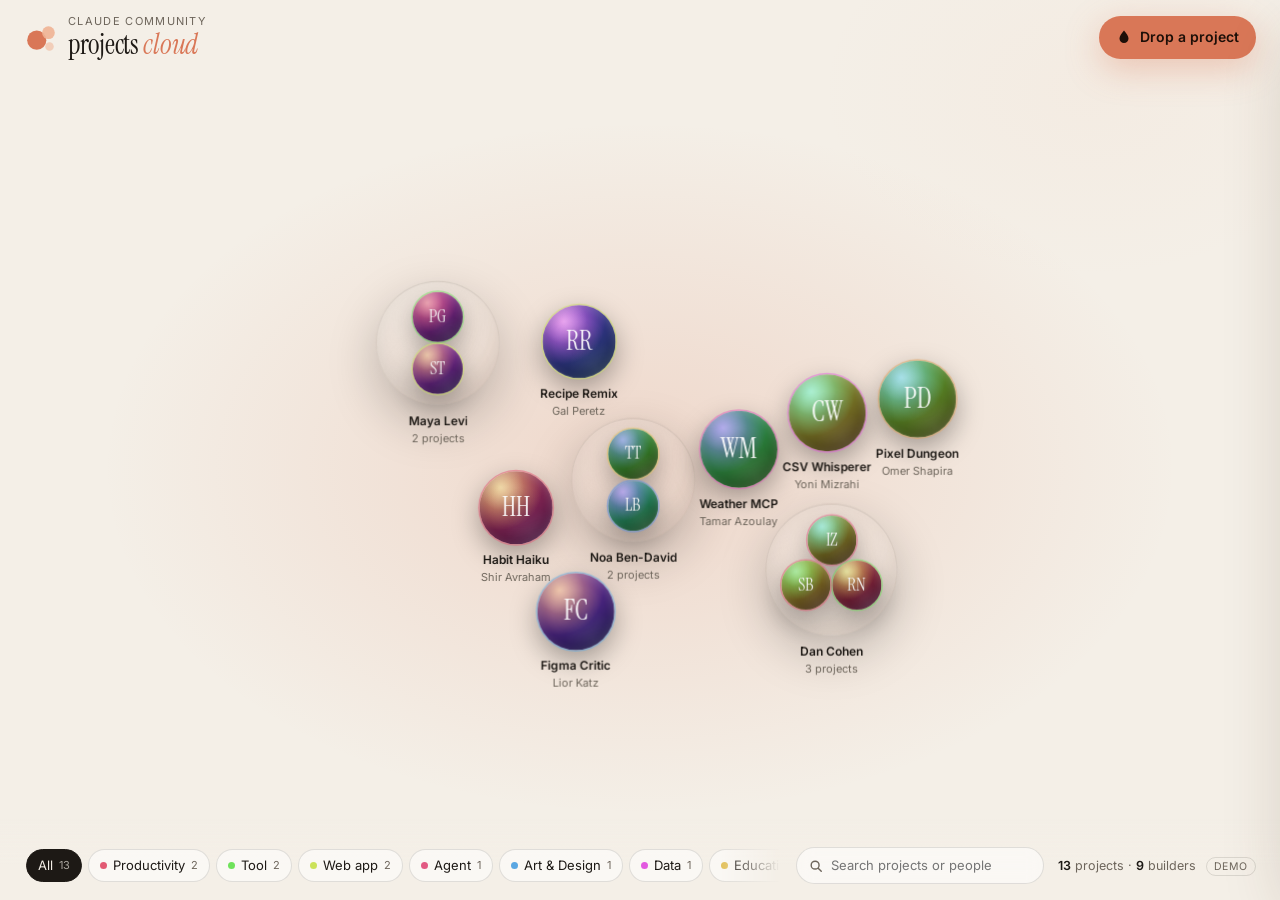
==== index.html @ 66d8ed47 "Community projects cloud: floating bubble showcase with drop-in animation Single-page site: projects" ====
<!doctype html>
<html lang="en">
<head>
  <meta charset="utf-8">
  <meta name="viewport" content="width=device-width, initial-scale=1, viewport-fit=cover">
  <title>Community Projects Cloud</title>
  <meta name="description" content="A living cloud of projects built by the Claude community. Drop yours in.">
  <meta property="og:title" content="Community Projects Cloud">
  <meta property="og:description" content="A living cloud of projects built by the Claude community. Drop yours in.">
  <link rel="icon" href="data:image/svg+xml,%3Csvg xmlns='http://www.w3.org/2000/svg' viewBox='0 0 32 32'%3E%3Ccircle cx='12' cy='18' r='9' fill='%23d97757'/%3E%3Ccircle cx='23' cy='11' r='6' fill='%23e8a07f'/%3E%3Ccircle cx='24' cy='24' r='4' fill='%23f3c9b3'/%3E%3C/svg%3E">
  <link rel="preconnect" href="https://fonts.googleapis.com">
  <link rel="preconnect" href="https://fonts.gstatic.com" crossorigin>
  <link href="https://fonts.googleapis.com/css2?family=Instrument+Serif:ital@0;1&family=Inter:wght@400;500;600&display=swap" rel="stylesheet">
  <link rel="stylesheet" href="styles.css">
</head>
<body>
  <main id="stage" class="stage" aria-label="Project cloud"></main>

  <header class="top" id="top">
    <a class="brand" href="./" aria-label="Community Projects Cloud home">
      <svg viewBox="0 0 32 32" aria-hidden="true"><circle cx="12" cy="18" r="9"/><circle cx="23" cy="11" r="6"/><circle cx="24" cy="24" r="4"/></svg>
      <span>
        <small>Claude community</small>
        <strong>projects <em>cloud</em></strong>
      </span>
    </a>
    <button class="btn btn-primary" id="addBtn" type="button">
      <svg viewBox="0 0 16 16" aria-hidden="true"><path d="M8 1.5c2.6 3.2 4.5 5.8 4.5 8a4.5 4.5 0 0 1-9 0c0-2.2 1.9-4.8 4.5-8Z"/></svg>
      Drop a project
    </button>
  </header>

  <div class="empty" id="empty" hidden>
    <p>The cloud is empty.</p>
    <p class="muted">Be the first drop.</p>
  </div>

  <footer class="bottom" id="bottom">
    <nav class="chips" id="chips" aria-label="Filter by category"></nav>
    <div class="tools">
      <label class="search">
        <svg viewBox="0 0 16 16" aria-hidden="true"><circle cx="7" cy="7" r="4.5"/><path d="m10.5 10.5 3.5 3.5"/></svg>
        <input id="search" type="search" placeholder="Search projects or people" autocomplete="off">
      </label>
      <span class="stats" id="stats"></span>
    </div>
  </footer>

  <div class="tip" id="tip" role="tooltip" hidden></div>
  <div class="toast" id="toast" role="status" aria-live="polite"></div>

  <div class="scrim" id="scrim"></div>
  <aside class="drawer" id="drawer" aria-hidden="true" aria-label="Project details">
    <button class="icon-btn drawer-close" id="drawerClose" type="button" aria-label="Close">
      <svg viewBox="0 0 16 16"><path d="M4 4l8 8M12 4l-8 8"/></svg>
    </button>
    <div class="drawer-body" id="drawerBody"></div>
  </aside>

  <dialog class="modal" id="addDialog" aria-labelledby="addTitle">
    <form id="addForm" novalidate>
      <div class="modal-head">
        <div>
          <h2 id="addTitle">Drop a project</h2>
          <p>It falls into the cloud. Use the same name or email every time and your projects gather into one bubble.</p>
        </div>
        <button class="icon-btn" type="button" data-close aria-label="Close">
          <svg viewBox="0 0 16 16"><path d="M4 4l8 8M12 4l-8 8"/></svg>
        </button>
      </div>

      <div class="modal-body">
        <div class="thumb-field">
          <div class="thumb-preview" id="thumbPreview" aria-live="polite">
            <span class="thumb-art" id="thumbArt"></span>
            <img id="thumbImg" alt="" hidden>
            <span class="thumb-status" id="thumbStatus"></span>
            <i class="gloss"></i>
          </div>
          <div class="thumb-opts">
            <span class="field-label">Thumbnail</span>
            <div class="seg" role="radiogroup" aria-label="Thumbnail source">
              <label><input type="radio" name="thumbMode" value="link" checked><span>From link</span></label>
              <label><input type="radio" name="thumbMode" value="upload"><span>Upload photo</span></label>
            </div>
            <input type="file" id="thumbFile" accept="image/*" hidden>
            <p class="hint" id="thumbHint">We grab the preview image from your link automatically.</p>
          </div>
        </div>

        <label class="field">
          <span class="field-label">Project title <b>*</b></span>
          <input name="title" required maxlength="60" placeholder="e.g. Inbox Zero Agent">
        </label>

        <label class="field">
          <span class="field-label">Short description <b>*</b> <small id="wordCount">at least 2 words</small></span>
          <input name="description" required maxlength="140" placeholder="What does it do, in a line?">
        </label>

        <label class="field">
          <span class="field-label">Link <b>*</b></span>
          <input name="url" required inputmode="url" autocomplete="url" placeholder="https://your-project.com">
        </label>

        <div class="field">
          <span class="field-label">Category</span>
          <div class="cat-pick" id="catPick" role="radiogroup" aria-label="Category"></div>
          <input name="newCategory" id="newCategory" maxlength="24" placeholder="Name your category" hidden>
        </div>

        <fieldset class="who">
          <legend>About you</legend>
          <label class="field">
            <span class="field-label">Full name <b>*</b></span>
            <input name="creator_name" required maxlength="60" autocomplete="name">
          </label>
          <label class="field">
            <span class="field-label">Email <small>private · only used to group your projects</small></span>
            <input name="email" type="email" maxlength="120" autocomplete="email">
          </label>
          <label class="field">
            <span class="field-label">LinkedIn <small>optional · for networking</small></span>
            <input name="linkedin" maxlength="200" placeholder="linkedin.com/in/you">
          </label>
        </fieldset>
      </div>

      <div class="modal-foot">
        <p class="err" id="formErr" role="alert"></p>
        <button class="btn btn-ghost" type="button" data-close>Cancel</button>
        <button class="btn btn-primary" type="submit" id="submitBtn">Drop it in</button>
      </div>
    </form>
  </dialog>

  <script src="config.js"></script>
  <script src="js/store.js"></script>
  <script src="js/cloud.js"></script>
  <script src="js/app.js"></script>
</body>
</html>
---- styles.css ----
:root {
  --bg: #100e0c;
  --glow: rgba(217, 119, 87, 0.16);
  --ink: #f3ede4;
  --muted: #a69d92;
  --line: rgba(243, 237, 228, 0.12);
  --panel: #1a1714;
  --panel-2: #24201b;
  --glass: rgba(255, 255, 255, 0.05);
  --accent: #d97757;
  --accent-2: #f0b294;
  --on-accent: #1d0f08;
  --shadow: 0 24px 70px rgba(0, 0, 0, 0.5);
  --sans: "Inter", system-ui, -apple-system, "Segoe UI", sans-serif;
  --serif: "Instrument Serif", Georgia, serif;
  --ease: cubic-bezier(0.2, 0.8, 0.2, 1);
  color-scheme: dark;
}
@media (prefers-color-scheme: light) {
  :root:not([data-theme="dark"]) {
    --bg: #f4efe7;
    --glow: rgba(217, 119, 87, 0.2);
    --ink: #1d1915;
    --muted: #6d655b;
    --line: rgba(29, 25, 21, 0.12);
    --panel: #fbf8f3;
    --panel-2: #efe8de;
    --glass: rgba(255, 255, 255, 0.55);
    --shadow: 0 24px 70px rgba(70, 45, 20, 0.2);
    color-scheme: light;
  }
}
:root[data-theme="dark"] { color-scheme: dark; }

* { box-sizing: border-box; }
html, body { height: 100%; }
body {
  margin: 0;
  overflow: hidden;
  background:
    radial-gradient(60% 55% at 50% 52%, var(--glow), transparent 70%),
    radial-gradient(30% 30% at 85% 10%, rgba(240, 178, 148, 0.06), transparent 70%),
    var(--bg);
  color: var(--ink);
  font: 14px/1.45 var(--sans);
  -webkit-font-smoothing: antialiased;
}
button, input, select, textarea { font: inherit; color: inherit; }
svg { width: 16px; height: 16px; fill: none; stroke: currentColor; stroke-width: 1.6; stroke-linecap: round; stroke-linejoin: round; flex: none; }
svg.fill { fill: currentColor; stroke: none; }
[hidden] { display: none !important; }

/* ---------- chrome ---------- */
.top {
  position: fixed; inset: 0 0 auto 0; z-index: 30;
  display: flex; align-items: center; justify-content: space-between; gap: 12px;
  padding: max(16px, env(safe-area-inset-top)) 24px 16px;
  pointer-events: none;
}
.top > * { pointer-events: auto; }
.brand { display: flex; align-items: center; gap: 10px; color: inherit; text-decoration: none; }
.brand svg { width: 34px; height: 34px; stroke: none; }
.brand svg circle:nth-child(1) { fill: var(--accent); }
.brand svg circle:nth-child(2) { fill: var(--accent-2); opacity: 0.9; }
.brand svg circle:nth-child(3) { fill: var(--accent-2); opacity: 0.55; }
.brand span { display: flex; flex-direction: column; line-height: 1; }
.brand small { font-size: 11px; letter-spacing: 0.12em; text-transform: uppercase; color: var(--muted); margin-bottom: 4px; }
.brand strong { font: 400 28px/1 var(--serif); letter-spacing: -0.01em; }
.brand em { color: var(--accent); }

.btn {
  display: inline-flex; align-items: center; justify-content: center; gap: 8px;
  border: 1px solid var(--line); background: var(--glass); color: var(--ink);
  border-radius: 999px; padding: 10px 16px; font-weight: 500; cursor: pointer;
  text-decoration: none; white-space: nowrap;
  transition: transform 0.2s var(--ease), background 0.2s, border-color 0.2s, box-shadow 0.2s;
}
.btn:hover { border-color: color-mix(in srgb, var(--ink) 30%, transparent); }
.btn:active { transform: scale(0.97); }
.btn-primary { background: var(--accent); border-color: transparent; color: var(--on-accent); font-weight: 600; box-shadow: 0 10px 34px rgba(217, 119, 87, 0.35); }
.btn-primary:hover { background: #e2845f; border-color: transparent; box-shadow: 0 12px 40px rgba(217, 119, 87, 0.5); }
.btn-primary svg { fill: currentColor; stroke: none; }
.btn-primary[disabled] { opacity: 0.7; cursor: progress; }
.btn-ghost { background: transparent; }
.btn-sm { padding: 7px 12px; font-size: 13px; }
.icon-btn {
  display: grid; place-items: center; width: 34px; height: 34px; border-radius: 50%;
  border: 1px solid var(--line); background: var(--glass); cursor: pointer; color: var(--ink);
}
.icon-btn:hover { background: var(--panel-2); }
:focus-visible { outline: 2px solid var(--accent); outline-offset: 2px; }

.bottom {
  position: fixed; inset: auto 0 0 0; z-index: 30;
  display: flex; align-items: center; gap: 16px;
  padding: 28px 24px max(16px, env(safe-area-inset-bottom));
  background: linear-gradient(to top, var(--bg) 45%, transparent);
  pointer-events: none;
}
.bottom > * { pointer-events: auto; }
.chips { display: flex; gap: 6px; overflow-x: auto; scrollbar-width: none; flex: 1; min-width: 0; padding: 2px; mask-image: linear-gradient(to right, #000 92%, transparent); }
.chips::-webkit-scrollbar { display: none; }
.chip {
  display: inline-flex; align-items: center; gap: 6px; flex: none;
  border: 1px solid var(--line); background: var(--glass); border-radius: 999px;
  padding: 6px 11px; font-size: 13px; cursor: pointer; color: var(--ink);
  backdrop-filter: blur(8px); -webkit-backdrop-filter: blur(8px);
  transition: background 0.2s, color 0.2s, border-color 0.2s;
}
.chip i { width: 7px; height: 7px; border-radius: 50%; background: hsl(var(--h) 70% 62%); }
.chip small { color: var(--muted); font-size: 11px; }
.chip:hover { border-color: color-mix(in srgb, var(--ink) 30%, transparent); }
.chip.on { background: var(--ink); color: var(--bg); border-color: var(--ink); }
.chip.on small { color: color-mix(in srgb, var(--bg) 65%, transparent); }
.chip.sm { padding: 5px 10px; font-size: 12.5px; }
.chip.new { border-style: dashed; }

.tools { display: flex; align-items: center; gap: 14px; flex: none; }
.search {
  display: flex; align-items: center; gap: 8px; padding: 0 12px;
  border: 1px solid var(--line); background: var(--glass); border-radius: 999px;
  backdrop-filter: blur(8px); -webkit-backdrop-filter: blur(8px);
}
.search svg { color: var(--muted); width: 14px; height: 14px; }
.search input { border: 0; background: none; outline: none; padding: 8px 0; width: 200px; font-size: 13px; }
.search:focus-within { border-color: var(--accent); }
.stats { color: var(--muted); font-size: 12.5px; white-space: nowrap; }
.stats b { color: var(--ink); font-weight: 600; }
.pill { margin-left: 6px; padding: 2px 7px; border-radius: 999px; border: 1px solid var(--line); font-size: 10.5px; text-transform: uppercase; letter-spacing: 0.08em; cursor: help; }

.empty { position: fixed; inset: 0; display: grid; place-content: center; text-align: center; pointer-events: none; z-index: 1; }
.empty p { margin: 0; font: 400 40px/1.1 var(--serif); }
.empty .muted { color: var(--muted); font-style: italic; font-size: 26px; margin-top: 6px; }

/* ---------- the cloud ---------- */
.stage { position: fixed; inset: 0; touch-action: none; user-select: none; -webkit-user-select: none; overflow: hidden; }
.node { position: absolute; left: 0; top: 0; will-change: transform; cursor: grab; transition: opacity 0.5s, filter 0.5s; }
.node.is-empty { pointer-events: none; }
.node.dragging { cursor: grabbing; z-index: 5; }
.node .ring {
  position: absolute; inset: 0; border-radius: 50%;
  background: radial-gradient(circle at 34% 28%, rgba(255, 255, 255, 0.12), rgba(255, 255, 255, 0.025) 58%, rgba(217, 119, 87, 0.05));
  border: 1px solid var(--line);
  box-shadow: inset 0 0 40px rgba(255, 255, 255, 0.04), inset 0 -12px 30px rgba(0, 0, 0, 0.12), 0 18px 50px rgba(0, 0, 0, 0.22);
  opacity: 0; transform: scale(0.85);
  transition: opacity 1s var(--ease), transform 1.2s var(--ease);
}
.node.is-group .ring { opacity: 1; transform: none; }
.kids { position: absolute; inset: 0; }
.proj {
  position: absolute; border-radius: 50%; container-type: size; cursor: pointer;
  box-shadow: 0 0 0 1.5px hsl(var(--h) 70% 64% / 0.55), 0 10px 28px rgba(0, 0, 0, 0.35);
  transition: left 1.3s var(--ease), top 1.3s var(--ease), width 1.3s var(--ease), height 1.3s var(--ease),
    transform 0.35s var(--ease), opacity 0.5s, filter 0.5s, box-shadow 0.4s;
}
.proj:hover { transform: scale(1.06); box-shadow: 0 0 0 2px hsl(var(--h) 80% 70% / 0.9), 0 14px 36px rgba(0, 0, 0, 0.4); }
.proj:focus-visible { outline-offset: 4px; border-radius: 50%; }
.art, .proj img {
  position: absolute; inset: 0; width: 100%; height: 100%; border-radius: 50%;
}
.art { display: grid; place-items: center; overflow: hidden; }
.art > span { font: 400 36cqw/1 var(--serif); color: rgba(255, 255, 255, 0.92); text-shadow: 0 2px 12px rgba(0, 0, 0, 0.25); }
.proj img { object-fit: cover; opacity: 0; transition: opacity 0.7s; pointer-events: none; }
.proj img.ok { opacity: 1; }
.gloss {
  position: absolute; inset: 0; border-radius: 50%; pointer-events: none;
  background:
    radial-gradient(circle at 30% 22%, rgba(255, 255, 255, 0.38), transparent 30%),
    radial-gradient(circle at 72% 86%, rgba(255, 255, 255, 0.1), transparent 34%);
  box-shadow: inset 0 -10px 22px rgba(0, 0, 0, 0.28), inset 0 2px 8px rgba(255, 255, 255, 0.22);
}
.proj.dim, .node.dim { opacity: 0.16; filter: grayscale(1); }
.proj.enter { animation: kid-in 1.8s cubic-bezier(0.22, 1, 0.36, 1) both; }
.proj.fresh { animation: kid-in 1.8s cubic-bezier(0.22, 1, 0.36, 1) both, fresh 2s ease-in-out 1.6s 2; }
@keyframes kid-in {
  0% { transform: scale(0); opacity: 0; }
  35% { opacity: 1; }
  100% { transform: scale(1); opacity: 1; }
}
@keyframes fresh {
  50% { box-shadow: 0 0 0 3px var(--accent), 0 0 46px 6px rgba(217, 119, 87, 0.55); }
}
.node.jelly .kids, .node.jelly .ring { animation: jelly 1.1s var(--ease); }
@keyframes jelly {
  0% { transform: scale(1); }
  22% { transform: scale(1.1, 0.9); }
  45% { transform: scale(0.95, 1.05); }
  68% { transform: scale(1.025, 0.975); }
  100% { transform: scale(1); }
}

.label {
  position: absolute; top: 100%; left: 50%; transform: translateX(-50%);
  margin-top: 8px; text-align: center; white-space: nowrap; pointer-events: none;
  line-height: 1.25; transition: opacity 0.4s;
}
.label b { display: block; font-weight: 600; font-size: 12px; max-width: 170px; overflow: hidden; text-overflow: ellipsis; }
.label span { color: var(--muted); font-size: 11px; }
.node.tiny .label { opacity: 0; }
.node:hover .label { opacity: 1; }

.droplet { position: absolute; left: 0; top: 0; width: 0; height: 0; z-index: 25; pointer-events: none; }
.droplet i {
  position: absolute; left: -11px; top: -11px; width: 22px; height: 22px;
  border-radius: 0 50% 50% 50%; transform: rotate(45deg);
  background: radial-gradient(circle at 60% 60%, #ffe2d3, var(--accent) 55%, #a8482b);
  box-shadow: 0 0 26px rgba(217, 119, 87, 0.75), 0 0 4px rgba(255, 255, 255, 0.5) inset;
}
.droplet::before {
  content: ""; position: absolute; left: -2px; bottom: 6px; width: 4px; height: 70px;
  background: linear-gradient(to top, rgba(217, 119, 87, 0.5), transparent); border-radius: 4px; filter: blur(1px);
}
.ripple {
  position: absolute; width: var(--s); height: var(--s); margin: calc(var(--s) / -2) 0 0 calc(var(--s) / -2);
  border-radius: 50%; border: 1.5px solid var(--accent); pointer-events: none; z-index: 4;
  animation: ripple 1.6s cubic-bezier(0.1, 0.7, 0.3, 1) both;
}
@keyframes ripple {
  from { transform: scale(0.15); opacity: 0.9; }
  to { transform: scale(1); opacity: 0; }
}
.spark { position: absolute; width: 6px; height: 6px; border-radius: 50%; background: var(--accent-2); pointer-events: none; z-index: 24; box-shadow: 0 0 8px var(--accent); }

.tip {
  position: fixed; left: 0; top: 0; z-index: 40; max-width: 260px; pointer-events: none;
  background: var(--panel); border: 1px solid var(--line); border-radius: 12px; padding: 9px 12px;
  box-shadow: var(--shadow); font-size: 12.5px;
}
.tip b { display: block; font-weight: 600; margin-bottom: 2px; }
.tip span { color: var(--muted); }

.toast {
  position: fixed; left: 50%; bottom: 90px; z-index: 60; transform: translate(-50%, 20px); opacity: 0;
  background: var(--ink); color: var(--bg); padding: 10px 16px; border-radius: 999px; font-weight: 500;
  transition: opacity 0.3s, transform 0.3s var(--ease); pointer-events: none;
}
.toast.show { opacity: 1; transform: translate(-50%, 0); }

/* ---------- drawer ---------- */
.scrim { position: fixed; inset: 0; z-index: 45; background: rgba(0, 0, 0, 0.25); opacity: 0; pointer-events: none; transition: opacity 0.4s; }
.scrim.open { opacity: 1; pointer-events: auto; }
.drawer {
  position: fixed; top: 12px; right: 12px; bottom: 12px; z-index: 50; width: min(420px, calc(100vw - 24px));
  background: var(--panel); border: 1px solid var(--line); border-radius: 22px; box-shadow: var(--shadow);
  transform: translateX(calc(100% + 24px)); transition: transform 0.55s var(--ease); overflow: hidden;
}
.drawer.open { transform: none; }
.drawer-close { position: absolute; top: 14px; right: 14px; z-index: 2; }
.drawer-body { height: 100%; overflow-y: auto; padding: 24px; }
.drawer h2 { font: 400 34px/1.05 var(--serif); margin: 10px 0 8px; letter-spacing: -0.01em; overflow-wrap: anywhere; }
.drawer h3 { font-size: 11px; text-transform: uppercase; letter-spacing: 0.12em; color: var(--muted); font-weight: 600; margin: 28px 0 10px; }
.desc { color: color-mix(in srgb, var(--ink) 82%, transparent); font-size: 15px; margin: 0 0 18px; overflow-wrap: anywhere; }
.hero { position: relative; width: 168px; height: 168px; border-radius: 50%; margin: 8px auto 20px; overflow: hidden; box-shadow: 0 0 0 2px hsl(var(--h) 70% 64% / 0.6), 0 18px 50px rgba(0, 0, 0, 0.35); container-type: size; }
.hero img, .mini-thumb img { position: absolute; inset: 0; width: 100%; height: 100%; object-fit: cover; opacity: 0; transition: opacity 0.5s; }
.hero img.ok, .mini-thumb img.ok { opacity: 1; }
.cat { display: inline-flex; align-items: center; gap: 6px; font-size: 12px; color: var(--muted); border: 1px solid var(--line); border-radius: 999px; padding: 3px 10px; }
.cat i { width: 7px; height: 7px; border-radius: 50%; background: hsl(var(--h) 70% 62%); }
.eyebrow { display: block; font-size: 11px; text-transform: uppercase; letter-spacing: 0.12em; color: var(--muted); margin: 4px 0 14px; }
.row { display: flex; align-items: center; gap: 12px; flex-wrap: wrap; }
.row .btn svg { width: 14px; height: 14px; fill: none; stroke: currentColor; stroke-width: 2; }
.when { color: var(--muted); font-size: 12.5px; }
.creator { display: flex; align-items: center; gap: 12px; margin-bottom: 12px; }
.creator b { display: block; font-weight: 600; font-size: 15px; }
.creator small { color: var(--muted); }
.creator .link-sm { margin-left: auto; color: var(--accent); font-size: 13px; text-decoration: none; }
.creator .link-sm:hover { text-decoration: underline; }
.avatar { width: 44px; height: 44px; border-radius: 50%; display: grid; place-items: center; color: #fff; font: 400 20px/1 var(--serif); flex: none; }
.minis { display: grid; gap: 8px; }
.mini { display: flex; align-items: center; gap: 12px; padding: 8px; border-radius: 14px; color: inherit; text-decoration: none; border: 1px solid transparent; transition: background 0.2s, border-color 0.2s; }
.mini:hover { background: var(--glass); border-color: var(--line); }
.mini-thumb { position: relative; width: 48px; height: 48px; border-radius: 50%; overflow: hidden; flex: none; container-type: size; box-shadow: 0 0 0 1.5px hsl(var(--h) 70% 64% / 0.55); }
.mini b { display: block; font-weight: 600; }
.mini small { color: var(--muted); display: -webkit-box; -webkit-line-clamp: 2; -webkit-box-orient: vertical; overflow: hidden; }

/* ---------- modal ---------- */
.modal {
  width: min(580px, calc(100vw - 24px)); max-height: calc(100dvh - 24px); padding: 0;
  background: var(--panel); color: var(--ink); border: 1px solid var(--line); border-radius: 24px; box-shadow: var(--shadow);
}
.modal[open] { animation: pop 0.45s var(--ease); }
.modal::backdrop { background: rgba(10, 6, 4, 0.55); backdrop-filter: blur(6px); -webkit-backdrop-filter: blur(6px); }
@keyframes pop { from { opacity: 0; transform: translateY(14px) scale(0.98); } }
.modal form { display: flex; flex-direction: column; max-height: calc(100dvh - 26px); }
.modal-head { display: flex; gap: 16px; align-items: flex-start; justify-content: space-between; padding: 24px 24px 8px; }
.modal-head h2 { font: 400 32px/1 var(--serif); margin: 0 0 6px; }
.modal-head p { margin: 0; color: var(--muted); font-size: 13.5px; max-width: 420px; }
.modal-body { padding: 12px 24px 8px; overflow-y: auto; display: grid; gap: 14px; }
.modal-foot { display: flex; align-items: center; gap: 10px; padding: 16px 24px 22px; border-top: 1px solid var(--line); }
.err { margin: 0 auto 0 0; color: #f08a6c; font-size: 13px; }

.field { display: grid; gap: 6px; }
.field-label { font-size: 12.5px; font-weight: 500; color: var(--muted); display: flex; align-items: baseline; gap: 6px; flex-wrap: wrap; }
.field-label b { color: var(--accent); font-weight: 600; }
.field-label small { font-weight: 400; opacity: 0.8; font-size: 11.5px; }
.field-label small.ok { color: #7fc79a; }
.field input, .field select {
  width: 100%; border: 1px solid var(--line); background: var(--panel-2); border-radius: 12px; padding: 10px 12px; outline: none;
  transition: border-color 0.2s, box-shadow 0.2s;
}
.field input:focus { border-color: var(--accent); box-shadow: 0 0 0 3px rgba(217, 119, 87, 0.2); }
.cat-pick { display: flex; flex-wrap: wrap; gap: 6px; }
#newCategory { margin-top: 4px; }
.who { border: 1px solid var(--line); border-radius: 16px; padding: 12px 14px 14px; margin: 0; display: grid; gap: 12px; }
.who legend { padding: 0 6px; font-size: 11px; text-transform: uppercase; letter-spacing: 0.12em; color: var(--muted); }

.thumb-field { display: flex; gap: 18px; align-items: center; padding: 4px 0; }
.thumb-preview {
  position: relative; width: 96px; height: 96px; border-radius: 50%; overflow: hidden; flex: none; container-type: size;
  box-shadow: 0 0 0 1.5px var(--line), 0 12px 30px rgba(0, 0, 0, 0.3);
}
.thumb-preview .thumb-art { position: absolute; inset: 0; display: grid; place-items: center; }
.thumb-preview .thumb-art span { font: 400 36cqw/1 var(--serif); color: rgba(255, 255, 255, 0.92); }
.thumb-preview img { position: absolute; inset: 0; width: 100%; height: 100%; object-fit: cover; opacity: 0; transition: opacity 0.5s; }
.thumb-preview img.ok { opacity: 1; }
.thumb-status {
  position: absolute; inset: auto 0 0 0; padding: 4px 0 10px; font-size: 10px; text-align: center; color: #fff;
  background: linear-gradient(to top, rgba(0, 0, 0, 0.55), transparent);
}
.thumb-status:empty { display: none; }
.thumb-opts { display: grid; gap: 8px; min-width: 0; }
.seg { display: inline-flex; border: 1px solid var(--line); border-radius: 999px; padding: 3px; background: var(--panel-2); width: max-content; }
.seg input { position: absolute; opacity: 0; pointer-events: none; }
.seg span { display: block; padding: 5px 12px; border-radius: 999px; font-size: 12.5px; cursor: pointer; color: var(--muted); transition: background 0.2s, color 0.2s; }
.seg input:checked + span { background: var(--ink); color: var(--bg); }
.seg input:focus-visible + span { outline: 2px solid var(--accent); }
.hint { margin: 0; font-size: 12px; color: var(--muted); }
.modal:has(input[value="upload"]:checked) .thumb-preview { cursor: pointer; }

/* ---------- small screens ---------- */
@media (max-width: 720px) {
  .top { padding: max(12px, env(safe-area-inset-top)) 16px 12px; }
  .brand strong { font-size: 23px; }
  .brand svg { width: 28px; height: 28px; }
  .top .btn { padding: 9px 14px; }
  .bottom { flex-direction: column; align-items: stretch; gap: 10px; padding: 24px 16px max(12px, env(safe-area-inset-bottom)); }
  .tools { justify-content: space-between; }
  .search { flex: 1; }
  .search input { width: 100%; }
  .drawer { top: auto; left: 0; right: 0; bottom: 0; width: 100%; height: 82dvh; border-radius: 22px 22px 0 0; transform: translateY(100%); }
  .drawer.open { transform: none; }
  .modal { border-radius: 20px; }
  .modal-head, .modal-body, .modal-foot { padding-left: 16px; padding-right: 16px; }
  .thumb-preview { width: 80px; height: 80px; }
}
@media (max-width: 400px) {
  .top .btn { font-size: 13px; padding: 8px 12px; }
  .brand small { display: none; }
}
@media (prefers-reduced-motion: reduce) {
  .proj, .node .ring { transition-duration: 0.01s; }
  .proj.enter, .proj.fresh, .node.jelly .kids, .node.jelly .ring { animation: none; }
}
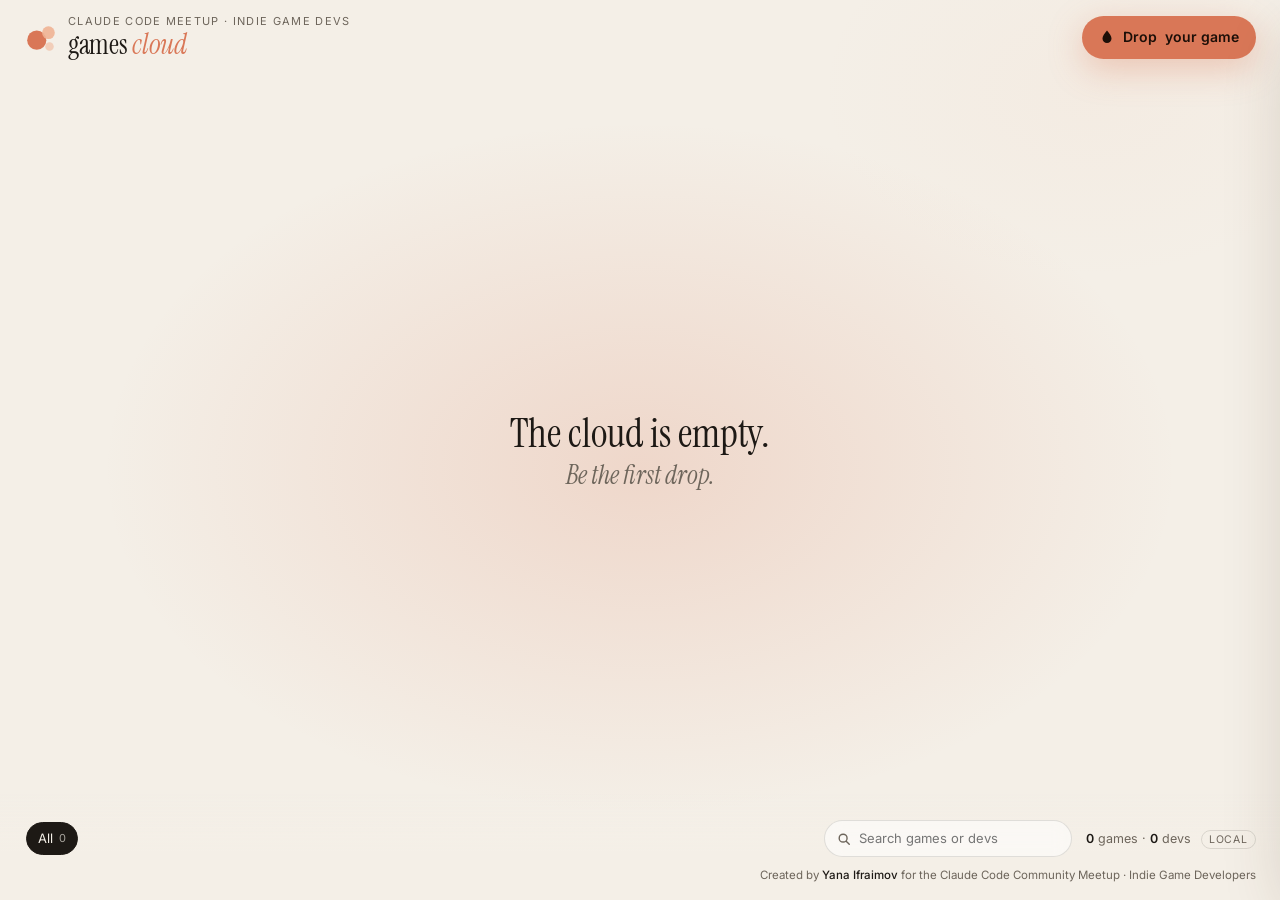
==== commit efda6950: "Turn it into an indie games cloud for the meetup - Game fields: release status, platforms, genre (re" ====
--- a/index.html
+++ b/index.html
@@ -3,10 +3,10 @@
 <head>
   <meta charset="utf-8">
   <meta name="viewport" content="width=device-width, initial-scale=1, viewport-fit=cover">
-  <title>Community Projects Cloud</title>
-  <meta name="description" content="A living cloud of projects built by the Claude community. Drop yours in.">
-  <meta property="og:title" content="Community Projects Cloud">
-  <meta property="og:description" content="A living cloud of projects built by the Claude community. Drop yours in.">
+  <title>Indie Games Cloud</title>
+  <meta name="description" content="Games made by the Claude Code Community Meetup indie game developers. Drop yours in.">
+  <meta property="og:title" content="Indie Games Cloud · Claude Code Community Meetup">
+  <meta property="og:description" content="Games made by the Claude Code Community Meetup indie game developers. Drop yours in.">
   <link rel="icon" href="data:image/svg+xml,%3Csvg xmlns='http://www.w3.org/2000/svg' viewBox='0 0 32 32'%3E%3Ccircle cx='12' cy='18' r='9' fill='%23d97757'/%3E%3Ccircle cx='23' cy='11' r='6' fill='%23e8a07f'/%3E%3Ccircle cx='24' cy='24' r='4' fill='%23f3c9b3'/%3E%3C/svg%3E">
   <link rel="preconnect" href="https://fonts.googleapis.com">
   <link rel="preconnect" href="https://fonts.gstatic.com" crossorigin>
@@ -17,16 +17,16 @@
   <main id="stage" class="stage" aria-label="Project cloud"></main>
 
   <header class="top" id="top">
-    <a class="brand" href="./" aria-label="Community Projects Cloud home">
+    <a class="brand" href="./" aria-label="Indie Games Cloud home">
       <svg viewBox="0 0 32 32" aria-hidden="true"><circle cx="12" cy="18" r="9"/><circle cx="23" cy="11" r="6"/><circle cx="24" cy="24" r="4"/></svg>
       <span>
-        <small>Claude community</small>
-        <strong>projects <em>cloud</em></strong>
+        <small>Claude Code Meetup · Indie Game Devs</small>
+        <strong>games <em>cloud</em></strong>
       </span>
     </a>
     <button class="btn btn-primary" id="addBtn" type="button">
       <svg viewBox="0 0 16 16" aria-hidden="true"><path d="M8 1.5c2.6 3.2 4.5 5.8 4.5 8a4.5 4.5 0 0 1-9 0c0-2.2 1.9-4.8 4.5-8Z"/></svg>
-      Drop a project
+      Drop<span class="long"> your game</span>
     </button>
   </header>
 
@@ -36,21 +36,22 @@
   </div>
 
   <footer class="bottom" id="bottom">
-    <nav class="chips" id="chips" aria-label="Filter by category"></nav>
+    <nav class="chips" id="chips" aria-label="Filter games"></nav>
     <div class="tools">
       <label class="search">
         <svg viewBox="0 0 16 16" aria-hidden="true"><circle cx="7" cy="7" r="4.5"/><path d="m10.5 10.5 3.5 3.5"/></svg>
-        <input id="search" type="search" placeholder="Search projects or people" autocomplete="off">
+        <input id="search" type="search" placeholder="Search games or devs" autocomplete="off">
       </label>
       <span class="stats" id="stats"></span>
     </div>
+    <p class="credit" id="credit"></p>
   </footer>
 
   <div class="tip" id="tip" role="tooltip" hidden></div>
   <div class="toast" id="toast" role="status" aria-live="polite"></div>
 
   <div class="scrim" id="scrim"></div>
-  <aside class="drawer" id="drawer" aria-hidden="true" aria-label="Project details">
+  <aside class="drawer" id="drawer" aria-hidden="true" aria-label="Game details">
     <button class="icon-btn drawer-close" id="drawerClose" type="button" aria-label="Close">
       <svg viewBox="0 0 16 16"><path d="M4 4l8 8M12 4l-8 8"/></svg>
     </button>
@@ -61,8 +62,8 @@
     <form id="addForm" novalidate>
       <div class="modal-head">
         <div>
-          <h2 id="addTitle">Drop a project</h2>
-          <p>It falls into the cloud. Use the same name or email every time and your projects gather into one bubble.</p>
+          <h2 id="addTitle">Drop your game</h2>
+          <p>It falls into the cloud. Use the same name or email every time and your games gather into one bubble.</p>
         </div>
         <button class="icon-btn" type="button" data-close aria-label="Close">
           <svg viewBox="0 0 16 16"><path d="M4 4l8 8M12 4l-8 8"/></svg>
@@ -81,32 +82,42 @@
             <span class="field-label">Thumbnail</span>
             <div class="seg" role="radiogroup" aria-label="Thumbnail source">
               <label><input type="radio" name="thumbMode" value="link" checked><span>From link</span></label>
-              <label><input type="radio" name="thumbMode" value="upload"><span>Upload photo</span></label>
+              <label><input type="radio" name="thumbMode" value="upload"><span>Upload</span></label>
             </div>
             <input type="file" id="thumbFile" accept="image/*" hidden>
-            <p class="hint" id="thumbHint">We grab the preview image from your link automatically.</p>
+            <p class="hint" id="thumbHint">We grab the cover from your itch.io, Steam or store page automatically.</p>
           </div>
         </div>
 
         <label class="field">
-          <span class="field-label">Project title <b>*</b></span>
-          <input name="title" required maxlength="60" placeholder="e.g. Inbox Zero Agent">
+          <span class="field-label">Game title <b>*</b></span>
+          <input name="title" required maxlength="60" placeholder="e.g. Pixel Dungeon">
         </label>
 
         <label class="field">
           <span class="field-label">Short description <b>*</b> <small id="wordCount">at least 2 words</small></span>
-          <input name="description" required maxlength="140" placeholder="What does it do, in a line?">
+          <input name="description" required maxlength="140" placeholder="The game in one line">
         </label>
 
         <label class="field">
-          <span class="field-label">Link <b>*</b></span>
-          <input name="url" required inputmode="url" autocomplete="url" placeholder="https://your-project.com">
+          <span class="field-label">Link <b>*</b> <small>itch.io, Steam, App Store, Google Play, or your site</small></span>
+          <input name="url" required inputmode="url" autocomplete="url" placeholder="https://you.itch.io/your-game">
         </label>
 
         <div class="field">
-          <span class="field-label">Category</span>
-          <div class="cat-pick" id="catPick" role="radiogroup" aria-label="Category"></div>
-          <input name="newCategory" id="newCategory" maxlength="24" placeholder="Name your category" hidden>
+          <span class="field-label">Release status <b>*</b></span>
+          <div class="cat-pick" id="statusPick" role="radiogroup" aria-label="Release status"></div>
+        </div>
+
+        <div class="field">
+          <span class="field-label">Platforms <small>pick all that apply</small></span>
+          <div class="cat-pick" id="platformPick" role="group" aria-label="Platforms"></div>
+        </div>
+
+        <div class="field">
+          <span class="field-label">Genre</span>
+          <div class="cat-pick" id="genrePick" role="radiogroup" aria-label="Genre"></div>
+          <input name="newGenre" id="newGenre" maxlength="24" placeholder="Name the genre" hidden>
         </div>
 
         <fieldset class="who">
@@ -116,7 +127,7 @@
             <input name="creator_name" required maxlength="60" autocomplete="name">
           </label>
           <label class="field">
-            <span class="field-label">Email <small>private · only used to group your projects</small></span>
+            <span class="field-label">Email <small>private · only used to group your games</small></span>
             <input name="email" type="email" maxlength="120" autocomplete="email">
           </label>
           <label class="field">
--- a/styles.css
+++ b/styles.css
@@ -58,13 +58,13 @@
   pointer-events: none;
 }
 .top > * { pointer-events: auto; }
-.brand { display: flex; align-items: center; gap: 10px; color: inherit; text-decoration: none; }
+.brand { display: flex; align-items: center; gap: 10px; color: inherit; text-decoration: none; min-width: 0; }
 .brand svg { width: 34px; height: 34px; stroke: none; }
 .brand svg circle:nth-child(1) { fill: var(--accent); }
 .brand svg circle:nth-child(2) { fill: var(--accent-2); opacity: 0.9; }
 .brand svg circle:nth-child(3) { fill: var(--accent-2); opacity: 0.55; }
-.brand span { display: flex; flex-direction: column; line-height: 1; }
-.brand small { font-size: 11px; letter-spacing: 0.12em; text-transform: uppercase; color: var(--muted); margin-bottom: 4px; }
+.brand span { display: flex; flex-direction: column; line-height: 1; min-width: 0; }
+.brand small { white-space: nowrap; overflow: hidden; text-overflow: ellipsis; font-size: 11px; letter-spacing: 0.12em; text-transform: uppercase; color: var(--muted); margin-bottom: 4px; }
 .brand strong { font: 400 28px/1 var(--serif); letter-spacing: -0.01em; }
 .brand em { color: var(--accent); }
 
@@ -114,6 +114,9 @@
 .chip.on small { color: color-mix(in srgb, var(--bg) 65%, transparent); }
 .chip.sm { padding: 5px 10px; font-size: 12.5px; }
 .chip.new { border-style: dashed; }
+.chip svg { width: 13px; height: 13px; opacity: 0.8; }
+.chip i.sq, .cat i.sq { border-radius: 2px; transform: rotate(45deg); width: 6px; height: 6px; }
+.chip-sep { flex: none; width: 1px; align-self: stretch; margin: 4px 4px; background: var(--line); }
 
 .tools { display: flex; align-items: center; gap: 14px; flex: none; }
 .search {
@@ -127,6 +130,13 @@
 .stats { color: var(--muted); font-size: 12.5px; white-space: nowrap; }
 .stats b { color: var(--ink); font-weight: 600; }
 .pill { margin-left: 6px; padding: 2px 7px; border-radius: 999px; border: 1px solid var(--line); font-size: 10.5px; text-transform: uppercase; letter-spacing: 0.08em; cursor: help; }
+
+.bottom { flex-wrap: wrap; row-gap: 10px; }
+.credit { flex-basis: 100%; margin: 0; font-size: 11.5px; color: var(--muted); text-align: right; }
+.credit a, .credit b { color: var(--ink); font-weight: 500; text-decoration: none; }
+.credit a { display: inline-flex; align-items: center; gap: 4px; }
+.credit a:hover { color: var(--accent); }
+.credit svg { width: 12px; height: 12px; color: #4a90d9; }
 
 .empty { position: fixed; inset: 0; display: grid; place-content: center; text-align: center; pointer-events: none; z-index: 1; }
 .empty p { margin: 0; font: 400 40px/1.1 var(--serif); }
@@ -227,7 +237,8 @@
   box-shadow: var(--shadow); font-size: 12.5px;
 }
 .tip b { display: block; font-weight: 600; margin-bottom: 2px; }
-.tip span { color: var(--muted); }
+.tip span { color: var(--muted); display: block; }
+.tip em { display: block; margin-top: 6px; font-style: normal; font-size: 11.5px; color: hsl(var(--h) 55% 58%); font-weight: 500; }
 
 .toast {
   position: fixed; left: 50%; bottom: 90px; z-index: 60; transform: translate(-50%, 20px); opacity: 0;
@@ -254,6 +265,8 @@
 .hero img, .mini-thumb img { position: absolute; inset: 0; width: 100%; height: 100%; object-fit: cover; opacity: 0; transition: opacity 0.5s; }
 .hero img.ok, .mini-thumb img.ok { opacity: 1; }
 .cat { display: inline-flex; align-items: center; gap: 6px; font-size: 12px; color: var(--muted); border: 1px solid var(--line); border-radius: 999px; padding: 3px 10px; }
+.tags { display: flex; flex-wrap: wrap; gap: 6px; }
+.cat.plat svg { width: 12px; height: 12px; }
 .cat i { width: 7px; height: 7px; border-radius: 50%; background: hsl(var(--h) 70% 62%); }
 .eyebrow { display: block; font-size: 11px; text-transform: uppercase; letter-spacing: 0.12em; color: var(--muted); margin: 4px 0 14px; }
 .row { display: flex; align-items: center; gap: 12px; flex-wrap: wrap; }
@@ -284,7 +297,7 @@
 .modal-head { display: flex; gap: 16px; align-items: flex-start; justify-content: space-between; padding: 24px 24px 8px; }
 .modal-head h2 { font: 400 32px/1 var(--serif); margin: 0 0 6px; }
 .modal-head p { margin: 0; color: var(--muted); font-size: 13.5px; max-width: 420px; }
-.modal-body { padding: 12px 24px 8px; overflow-y: auto; display: grid; gap: 14px; }
+.modal-body { padding: 12px 24px 8px; overflow-y: auto; overflow-x: hidden; display: grid; grid-template-columns: minmax(0, 1fr); gap: 14px; }
 .modal-foot { display: flex; align-items: center; gap: 10px; padding: 16px 24px 22px; border-top: 1px solid var(--line); }
 .err { margin: 0 auto 0 0; color: #f08a6c; font-size: 13px; }
 
@@ -317,8 +330,8 @@
   background: linear-gradient(to top, rgba(0, 0, 0, 0.55), transparent);
 }
 .thumb-status:empty { display: none; }
-.thumb-opts { display: grid; gap: 8px; min-width: 0; }
-.seg { display: inline-flex; border: 1px solid var(--line); border-radius: 999px; padding: 3px; background: var(--panel-2); width: max-content; }
+.thumb-opts { display: grid; gap: 8px; min-width: 0; flex: 1; }
+.seg { display: inline-flex; max-width: 100%; border: 1px solid var(--line); border-radius: 999px; padding: 3px; background: var(--panel-2); width: max-content; }
 .seg input { position: absolute; opacity: 0; pointer-events: none; }
 .seg span { display: block; padding: 5px 12px; border-radius: 999px; font-size: 12.5px; cursor: pointer; color: var(--muted); transition: background 0.2s, color 0.2s; }
 .seg input:checked + span { background: var(--ink); color: var(--bg); }
@@ -334,6 +347,7 @@
   .top .btn { padding: 9px 14px; }
   .bottom { flex-direction: column; align-items: stretch; gap: 10px; padding: 24px 16px max(12px, env(safe-area-inset-bottom)); }
   .tools { justify-content: space-between; }
+  .credit { text-align: center; font-size: 10.5px; }
   .search { flex: 1; }
   .search input { width: 100%; }
   .drawer { top: auto; left: 0; right: 0; bottom: 0; width: 100%; height: 82dvh; border-radius: 22px 22px 0 0; transform: translateY(100%); }
@@ -341,10 +355,15 @@
   .modal { border-radius: 20px; }
   .modal-head, .modal-body, .modal-foot { padding-left: 16px; padding-right: 16px; }
   .thumb-preview { width: 80px; height: 80px; }
+  .modal-head h2 { font-size: 28px; }
+  .modal-head p { font-size: 12.5px; }
 }
 @media (max-width: 400px) {
   .top .btn { font-size: 13px; padding: 8px 12px; }
-  .brand small { display: none; }
+  .top .btn .long { display: none; }
+  .thumb-field { gap: 12px; }
+  .seg span { padding: 5px 9px; font-size: 12px; }
+  .brand small { font-size: 9px; letter-spacing: 0.08em; }
 }
 @media (prefers-reduced-motion: reduce) {
   .proj, .node .ring { transition-duration: 0.01s; }
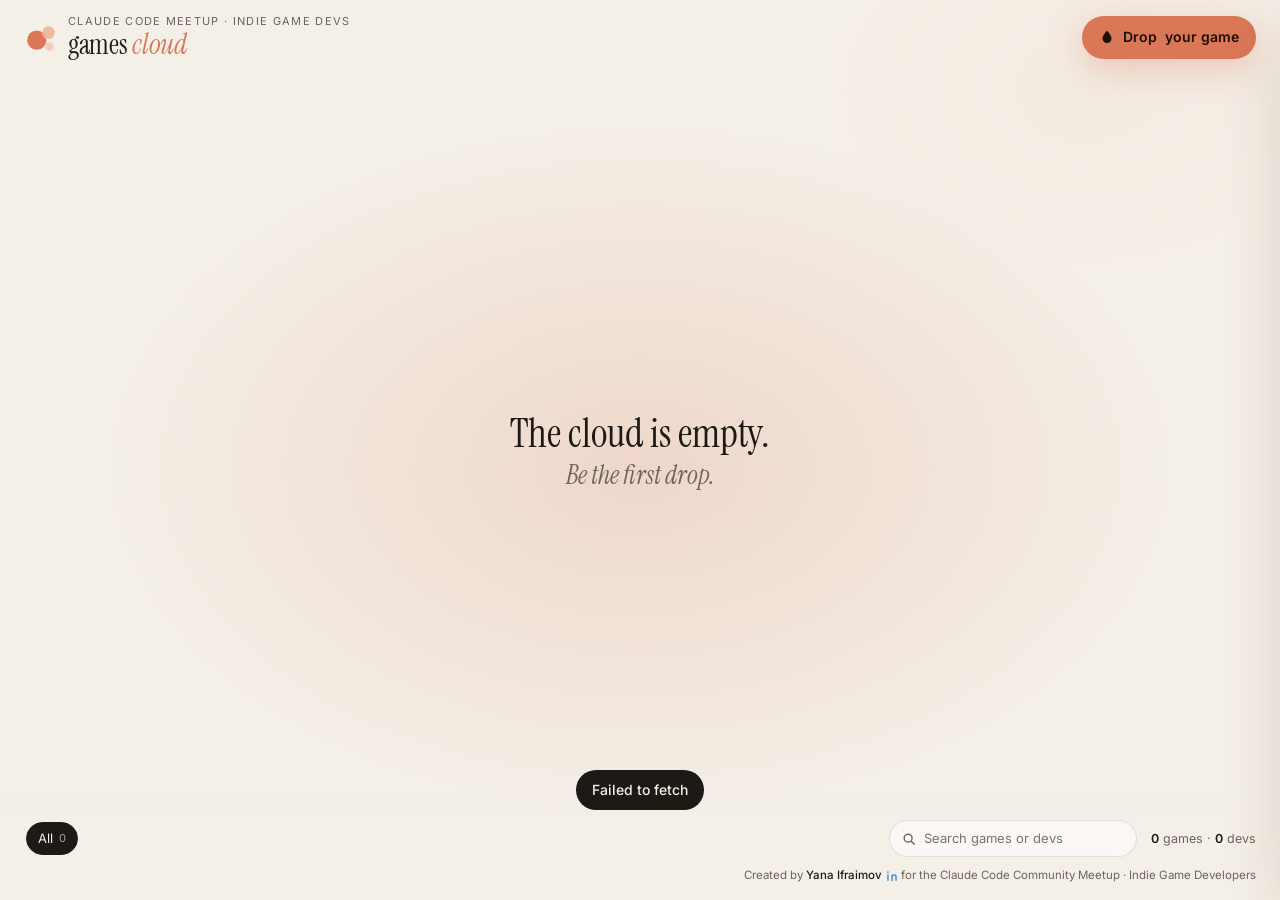
==== commit 25662401: "Fix taps on phones and polish the mobile experience - Bug: on touch, the late click after a tap land" ====
--- a/index.html
+++ b/index.html
@@ -52,6 +52,7 @@
 
   <div class="scrim" id="scrim"></div>
   <aside class="drawer" id="drawer" aria-hidden="true" aria-label="Game details">
+    <div class="drawer-grab" id="drawerGrab" aria-hidden="true"><i></i></div>
     <button class="icon-btn drawer-close" id="drawerClose" type="button" aria-label="Close">
       <svg viewBox="0 0 16 16"><path d="M4 4l8 8M12 4l-8 8"/></svg>
     </button>
--- a/styles.css
+++ b/styles.css
@@ -33,7 +33,8 @@
 :root[data-theme="dark"] { color-scheme: dark; }
 
 * { box-sizing: border-box; }
-html, body { height: 100%; }
+html, body { height: 100%; overscroll-behavior: none; }
+html { -webkit-tap-highlight-color: transparent; -webkit-text-size-adjust: 100%; }
 body {
   margin: 0;
   overflow: hidden;
@@ -163,7 +164,11 @@
   transition: left 1.3s var(--ease), top 1.3s var(--ease), width 1.3s var(--ease), height 1.3s var(--ease),
     transform 0.35s var(--ease), opacity 0.5s, filter 0.5s, box-shadow 0.4s;
 }
-.proj:hover { transform: scale(1.06); box-shadow: 0 0 0 2px hsl(var(--h) 80% 70% / 0.9), 0 14px 36px rgba(0, 0, 0, 0.4); }
+@media (hover: hover) {
+  .proj:hover { transform: scale(1.06); box-shadow: 0 0 0 2px hsl(var(--h) 80% 70% / 0.9), 0 14px 36px rgba(0, 0, 0, 0.4); }
+  .node:hover .label { opacity: 1; }
+}
+.proj.pressed { transform: scale(0.93); transition-duration: 1.3s, 1.3s, 1.3s, 1.3s, 0.12s, 0.5s, 0.5s, 0.4s; }
 .proj:focus-visible { outline-offset: 4px; border-radius: 50%; }
 .art, .proj img {
   position: absolute; inset: 0; width: 100%; height: 100%; border-radius: 50%;
@@ -207,7 +212,6 @@
 .label b { display: block; font-weight: 600; font-size: 12px; max-width: 170px; overflow: hidden; text-overflow: ellipsis; }
 .label span { color: var(--muted); font-size: 11px; }
 .node.tiny .label { opacity: 0; }
-.node:hover .label { opacity: 1; }
 
 .droplet { position: absolute; left: 0; top: 0; width: 0; height: 0; z-index: 25; pointer-events: none; }
 .droplet i {
@@ -252,12 +256,15 @@
 .scrim.open { opacity: 1; pointer-events: auto; }
 .drawer {
   position: fixed; top: 12px; right: 12px; bottom: 12px; z-index: 50; width: min(420px, calc(100vw - 24px));
+  display: flex; flex-direction: column;
   background: var(--panel); border: 1px solid var(--line); border-radius: 22px; box-shadow: var(--shadow);
-  transform: translateX(calc(100% + 24px)); transition: transform 0.55s var(--ease); overflow: hidden;
-}
-.drawer.open { transform: none; }
+  translate: calc(100% + 24px) 0; transition: translate 0.55s var(--ease), transform 0.35s var(--ease); overflow: hidden;
+}
+.drawer.open { translate: 0 0; }
+.drawer.dragging { transition: none; }
+.drawer-grab { display: none; }
 .drawer-close { position: absolute; top: 14px; right: 14px; z-index: 2; }
-.drawer-body { height: 100%; overflow-y: auto; padding: 24px; }
+.drawer-body { flex: 1; min-height: 0; overflow-y: auto; overscroll-behavior: contain; -webkit-overflow-scrolling: touch; padding: 24px; }
 .drawer h2 { font: 400 34px/1.05 var(--serif); margin: 10px 0 8px; letter-spacing: -0.01em; overflow-wrap: anywhere; }
 .drawer h3 { font-size: 11px; text-transform: uppercase; letter-spacing: 0.12em; color: var(--muted); font-weight: 600; margin: 28px 0 10px; }
 .desc { color: color-mix(in srgb, var(--ink) 82%, transparent); font-size: 15px; margin: 0 0 18px; overflow-wrap: anywhere; }
@@ -273,9 +280,10 @@
 .row .btn svg { width: 14px; height: 14px; fill: none; stroke: currentColor; stroke-width: 2; }
 .when { color: var(--muted); font-size: 12.5px; }
 .creator { display: flex; align-items: center; gap: 12px; margin-bottom: 12px; }
+.creator > div:nth-child(2) { min-width: 0; }
 .creator b { display: block; font-weight: 600; font-size: 15px; }
 .creator small { color: var(--muted); }
-.creator .link-sm { margin-left: auto; color: var(--accent); font-size: 13px; text-decoration: none; }
+.creator .link-sm { white-space: nowrap; margin-left: auto; color: var(--accent); font-size: 13px; text-decoration: none; }
 .creator .link-sm:hover { text-decoration: underline; }
 .avatar { width: 44px; height: 44px; border-radius: 50%; display: grid; place-items: center; color: #fff; font: 400 20px/1 var(--serif); flex: none; }
 .minis { display: grid; gap: 8px; }
@@ -292,6 +300,7 @@
 }
 .modal[open] { animation: pop 0.45s var(--ease); }
 .modal::backdrop { background: rgba(10, 6, 4, 0.55); backdrop-filter: blur(6px); -webkit-backdrop-filter: blur(6px); }
+@keyframes sheet-up { from { transform: translateY(100%); } }
 @keyframes pop { from { opacity: 0; transform: translateY(14px) scale(0.98); } }
 .modal form { display: flex; flex-direction: column; max-height: calc(100dvh - 26px); }
 .modal-head { display: flex; gap: 16px; align-items: flex-start; justify-content: space-between; padding: 24px 24px 8px; }
@@ -350,9 +359,34 @@
   .credit { text-align: center; font-size: 10.5px; }
   .search { flex: 1; }
   .search input { width: 100%; }
-  .drawer { top: auto; left: 0; right: 0; bottom: 0; width: 100%; height: 82dvh; border-radius: 22px 22px 0 0; transform: translateY(100%); }
-  .drawer.open { transform: none; }
-  .modal { border-radius: 20px; }
+  .drawer {
+    top: auto; left: 0; right: 0; bottom: 0; width: 100%; max-height: 88dvh;
+    border-radius: 24px 24px 0 0; border-bottom: 0; translate: 0 100%;
+    transition: translate 0.5s cubic-bezier(0.32, 0.72, 0, 1), transform 0.3s var(--ease);
+  }
+  .drawer.open { translate: 0 0; }
+  .drawer-grab { display: grid; place-items: center; height: 26px; flex: none; touch-action: none; cursor: grab; }
+  .drawer-grab i { width: 40px; height: 5px; border-radius: 99px; background: var(--line); background: color-mix(in srgb, var(--ink) 22%, transparent); }
+  .drawer-close { top: 18px; }
+  .drawer-body { padding: 4px 20px max(24px, env(safe-area-inset-bottom)); }
+  .drawer h2 { font-size: 30px; }
+  .hero { width: 140px; height: 140px; margin-top: 0; }
+  .row .btn-primary { flex: 1; padding: 13px 18px; }
+  .mini { padding: 10px 8px; }
+
+  .modal {
+    width: 100%; max-width: 100%; max-height: 94dvh; margin: auto 0 0;
+    border-radius: 24px 24px 0 0; border-bottom: 0;
+  }
+  .modal[open] { animation: sheet-up 0.45s cubic-bezier(0.32, 0.72, 0, 1); }
+  .modal form { max-height: 94dvh; }
+  .modal-foot { padding-bottom: max(16px, env(safe-area-inset-bottom)); }
+  .modal-foot .btn { padding: 12px 18px; }
+  .modal-foot .btn-primary { flex: 1; }
+  .err { flex-basis: 100%; order: -1; }
+  .modal-foot { flex-wrap: wrap; }
+  .field input, .search input { font-size: 16px; } /* 16px stops iOS from zooming in on focus */
+  .chip.sm { padding: 7px 12px; font-size: 13px; }
   .modal-head, .modal-body, .modal-foot { padding-left: 16px; padding-right: 16px; }
   .thumb-preview { width: 80px; height: 80px; }
   .modal-head h2 { font-size: 28px; }
@@ -369,3 +403,4 @@
   .proj, .node .ring { transition-duration: 0.01s; }
   .proj.enter, .proj.fresh, .node.jelly .kids, .node.jelly .ring { animation: none; }
 }
+.err:empty { display: none; }
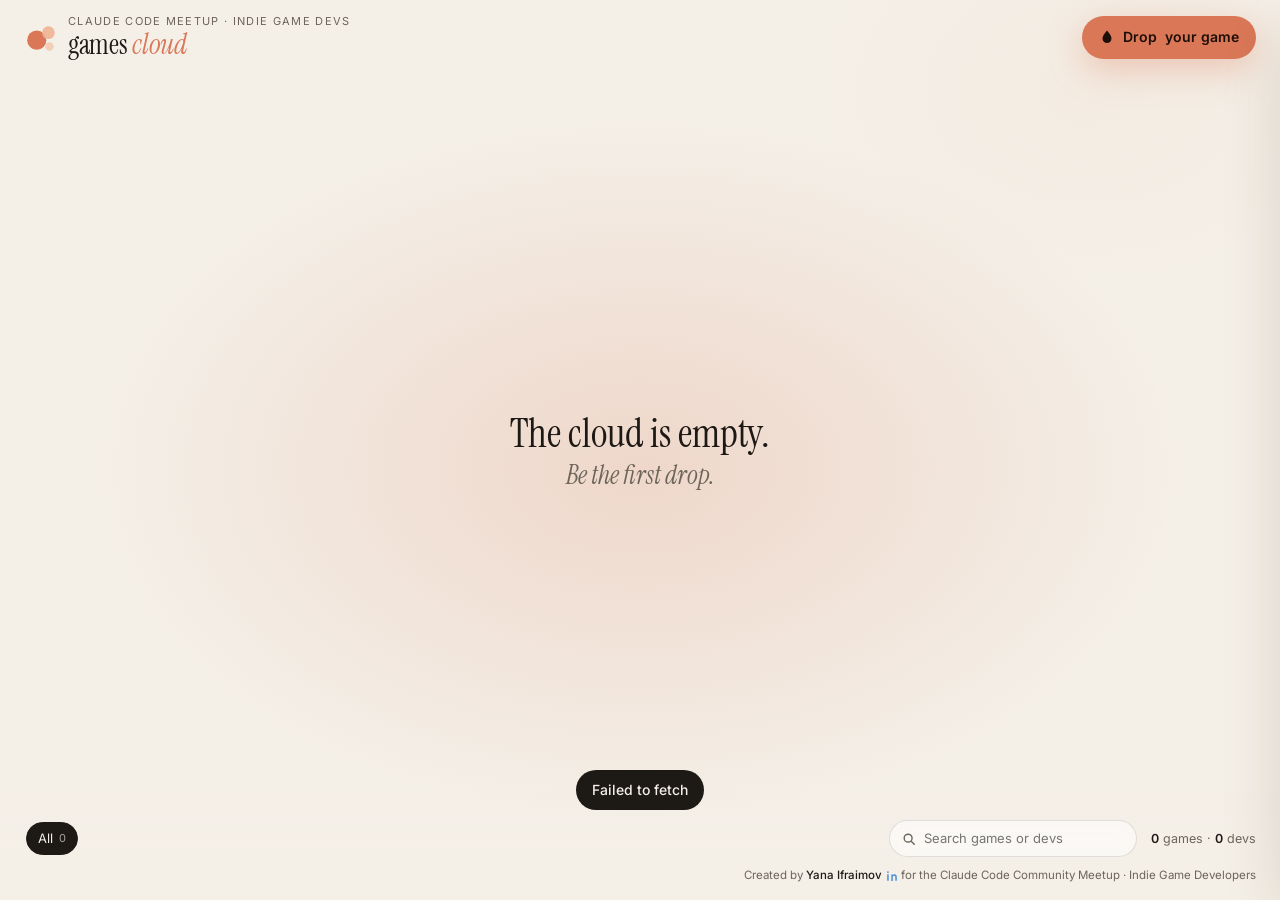
==== commit 58729e09: "Make taps on phones bulletproof and stop stale caches - Version query on CSS/JS so phones fetch new " ====
--- a/index.html
+++ b/index.html
@@ -2,6 +2,7 @@
 <html lang="en">
 <head>
   <meta charset="utf-8">
+  <meta http-equiv="Cache-Control" content="no-cache">
   <meta name="viewport" content="width=device-width, initial-scale=1, viewport-fit=cover">
   <title>Indie Games Cloud</title>
   <meta name="description" content="Games made by the Claude Code Community Meetup indie game developers. Drop yours in.">
@@ -11,7 +12,7 @@
   <link rel="preconnect" href="https://fonts.googleapis.com">
   <link rel="preconnect" href="https://fonts.gstatic.com" crossorigin>
   <link href="https://fonts.googleapis.com/css2?family=Instrument+Serif:ital@0;1&family=Inter:wght@400;500;600&display=swap" rel="stylesheet">
-  <link rel="stylesheet" href="styles.css">
+  <link rel="stylesheet" href="styles.css?v=20261013-4">
 </head>
 <body>
   <main id="stage" class="stage" aria-label="Project cloud"></main>
@@ -146,9 +147,10 @@
     </form>
   </dialog>
 
-  <script src="config.js"></script>
-  <script src="js/store.js"></script>
-  <script src="js/cloud.js"></script>
-  <script src="js/app.js"></script>
+  <!-- Bump ?v= on every release so phones fetch fresh files instead of cached ones. -->
+  <script src="config.js?v=20261013-4"></script>
+  <script src="js/store.js?v=20261013-4"></script>
+  <script src="js/cloud.js?v=20261013-4"></script>
+  <script src="js/app.js?v=20261013-4"></script>
 </body>
 </html>
--- a/styles.css
+++ b/styles.css
@@ -264,7 +264,7 @@
 .drawer.dragging { transition: none; }
 .drawer-grab { display: none; }
 .drawer-close { position: absolute; top: 14px; right: 14px; z-index: 2; }
-.drawer-body { flex: 1; min-height: 0; overflow-y: auto; overscroll-behavior: contain; -webkit-overflow-scrolling: touch; padding: 24px; }
+.drawer-body { flex: 1 1 auto; min-height: 0; overflow-y: auto; overscroll-behavior: contain; -webkit-overflow-scrolling: touch; padding: 24px; }
 .drawer h2 { font: 400 34px/1.05 var(--serif); margin: 10px 0 8px; letter-spacing: -0.01em; overflow-wrap: anywhere; }
 .drawer h3 { font-size: 11px; text-transform: uppercase; letter-spacing: 0.12em; color: var(--muted); font-weight: 600; margin: 28px 0 10px; }
 .desc { color: color-mix(in srgb, var(--ink) 82%, transparent); font-size: 15px; margin: 0 0 18px; overflow-wrap: anywhere; }
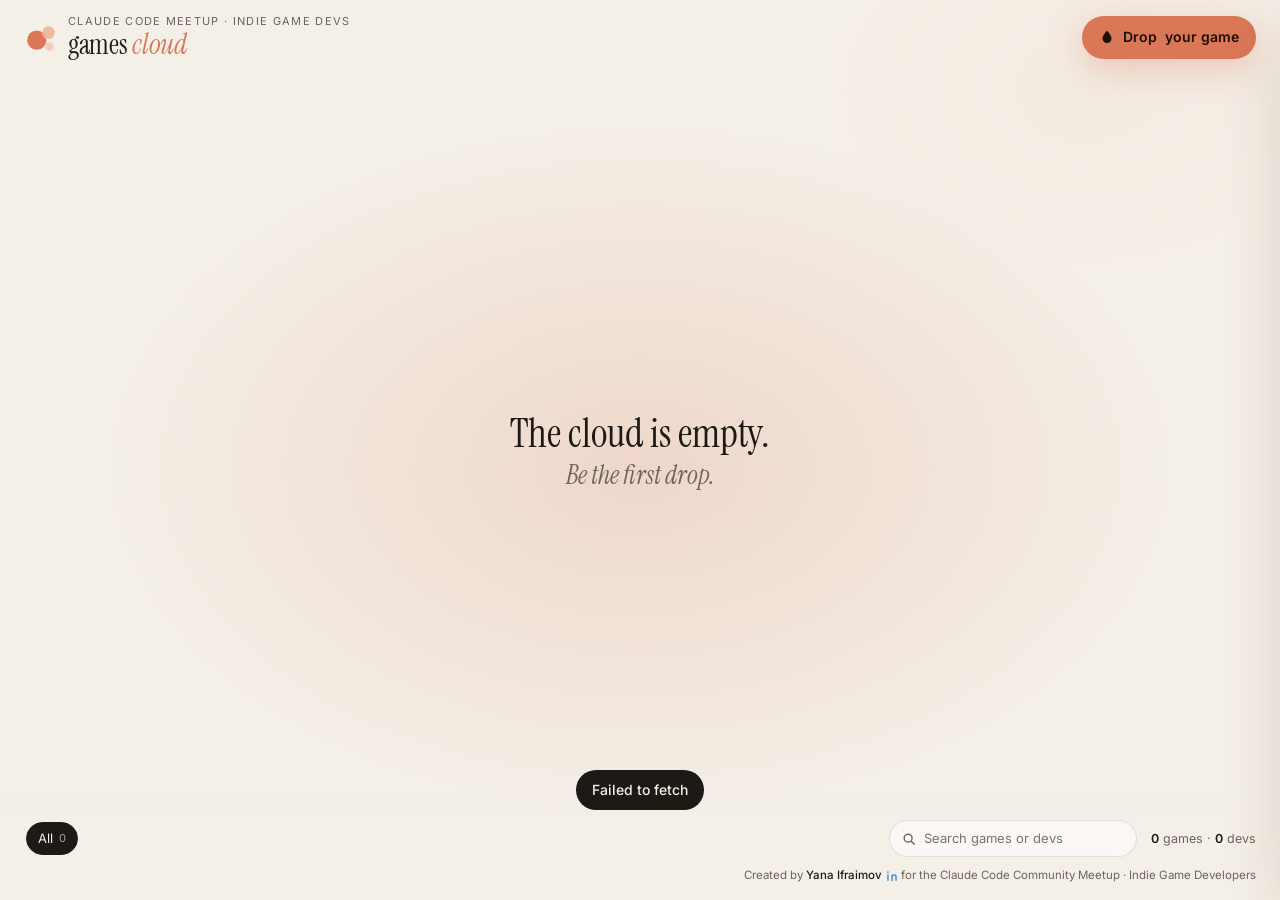
==== commit 061f1ce8: "Welcome first-time visitors and point them to Drop - One-time welcome card under the Drop button, wi" ====
--- a/index.html
+++ b/index.html
@@ -12,7 +12,7 @@
   <link rel="preconnect" href="https://fonts.googleapis.com">
   <link rel="preconnect" href="https://fonts.gstatic.com" crossorigin>
   <link href="https://fonts.googleapis.com/css2?family=Instrument+Serif:ital@0;1&family=Inter:wght@400;500;600&display=swap" rel="stylesheet">
-  <link rel="stylesheet" href="styles.css?v=20261013-4">
+  <link rel="stylesheet" href="styles.css?v=20261013-6">
 </head>
 <body>
   <main id="stage" class="stage" aria-label="Project cloud"></main>
@@ -30,6 +30,20 @@
       Drop<span class="long"> your game</span>
     </button>
   </header>
+
+  <div class="welcome" id="welcome" role="dialog" aria-labelledby="welcomeTitle" hidden>
+    <i class="welcome-arrow" aria-hidden="true"></i>
+    <h2 id="welcomeTitle">Welcome to the <em>games cloud</em></h2>
+    <p>Every bubble is a game made by someone at the meetup. Tap one to see it and play.</p>
+    <p class="welcome-strong">Made a game? Drop it in and watch it fall into the cloud.</p>
+    <div class="welcome-actions">
+      <button class="btn btn-primary" type="button" id="welcomeDrop">
+        <svg viewBox="0 0 16 16" aria-hidden="true"><path d="M8 1.5c2.6 3.2 4.5 5.8 4.5 8a4.5 4.5 0 0 1-9 0c0-2.2 1.9-4.8 4.5-8Z"/></svg>
+        Drop my game
+      </button>
+      <button class="btn btn-ghost" type="button" id="welcomeSkip">Just looking</button>
+    </div>
+  </div>
 
   <div class="empty" id="empty" hidden>
     <p>The cloud is empty.</p>
@@ -148,9 +162,9 @@
   </dialog>
 
   <!-- Bump ?v= on every release so phones fetch fresh files instead of cached ones. -->
-  <script src="config.js?v=20261013-4"></script>
-  <script src="js/store.js?v=20261013-4"></script>
-  <script src="js/cloud.js?v=20261013-4"></script>
-  <script src="js/app.js?v=20261013-4"></script>
+  <script src="config.js?v=20261013-6"></script>
+  <script src="js/store.js?v=20261013-6"></script>
+  <script src="js/cloud.js?v=20261013-6"></script>
+  <script src="js/app.js?v=20261013-6"></script>
 </body>
 </html>
--- a/styles.css
+++ b/styles.css
@@ -138,6 +138,42 @@
 .credit a { display: inline-flex; align-items: center; gap: 4px; }
 .credit a:hover { color: var(--accent); }
 .credit svg { width: 12px; height: 12px; color: #4a90d9; }
+
+/* ---------- first-visit welcome ---------- */
+.welcome {
+  position: fixed; z-index: 35; top: calc(max(16px, env(safe-area-inset-top)) + 62px); right: 20px;
+  width: min(330px, calc(100vw - 32px)); padding: 18px 18px 16px;
+  background: var(--panel); border: 1px solid var(--line); border-radius: 20px; box-shadow: var(--shadow);
+  animation: welcome-in 0.6s cubic-bezier(0.22, 1, 0.36, 1) both;
+}
+.welcome.leaving { animation: welcome-out 0.3s ease-in both; }
+.welcome-arrow {
+  position: absolute; top: -7px; right: 56px; width: 14px; height: 14px; transform: rotate(45deg);
+  background: var(--panel); border-left: 1px solid var(--line); border-top: 1px solid var(--line);
+}
+.welcome h2 { margin: 0 0 8px; font: 400 26px/1.05 var(--serif); }
+.welcome h2 em { color: var(--accent); }
+.welcome p { margin: 0 0 8px; color: var(--muted); font-size: 13.5px; }
+.welcome .welcome-strong { color: var(--ink); font-weight: 500; }
+.welcome-actions { display: flex; flex-wrap: wrap; gap: 8px; margin-top: 14px; }
+.welcome-actions .btn { flex: 1 1 auto; }
+@keyframes welcome-in { from { opacity: 0; transform: translateY(-10px) scale(0.96); transform-origin: top right; } }
+@keyframes welcome-out { to { opacity: 0; transform: translateY(-6px) scale(0.97); } }
+.btn.beckon { position: relative; }
+.btn.beckon::after {
+  content: ""; position: absolute; inset: -2px; border-radius: inherit; pointer-events: none;
+  box-shadow: 0 0 0 0 rgba(217, 119, 87, 0.55); animation: beckon 1.8s ease-out infinite;
+}
+@keyframes beckon {
+  0% { box-shadow: 0 0 0 0 rgba(217, 119, 87, 0.55); }
+  100% { box-shadow: 0 0 0 16px rgba(217, 119, 87, 0); }
+}
+@media (max-width: 720px) {
+  .welcome { right: 16px; left: 16px; width: auto; top: calc(max(12px, env(safe-area-inset-top)) + 56px); }
+  .welcome-arrow { right: 44px; }
+  .welcome-actions .btn { padding: 12px 16px; }
+}
+@media (prefers-reduced-motion: reduce) { .btn.beckon::after { animation: none; } }
 
 .empty { position: fixed; inset: 0; display: grid; place-content: center; text-align: center; pointer-events: none; z-index: 1; }
 .empty p { margin: 0; font: 400 40px/1.1 var(--serif); }
@@ -354,9 +390,11 @@
   .brand strong { font-size: 23px; }
   .brand svg { width: 28px; height: 28px; }
   .top .btn { padding: 9px 14px; }
-  .bottom { flex-direction: column; align-items: stretch; gap: 10px; padding: 24px 16px max(12px, env(safe-area-inset-bottom)); }
+  .bottom { flex-direction: column; flex-wrap: nowrap; align-items: stretch; gap: 10px; padding: 24px 16px max(12px, env(safe-area-inset-bottom)); }
   .tools { justify-content: space-between; }
-  .credit { text-align: center; font-size: 10.5px; }
+  .credit { flex-basis: auto; text-align: center; font-size: 10.5px; }
+  .search { min-width: 0; }
+  .search input { min-width: 0; }
   .search { flex: 1; }
   .search input { width: 100%; }
   .drawer {
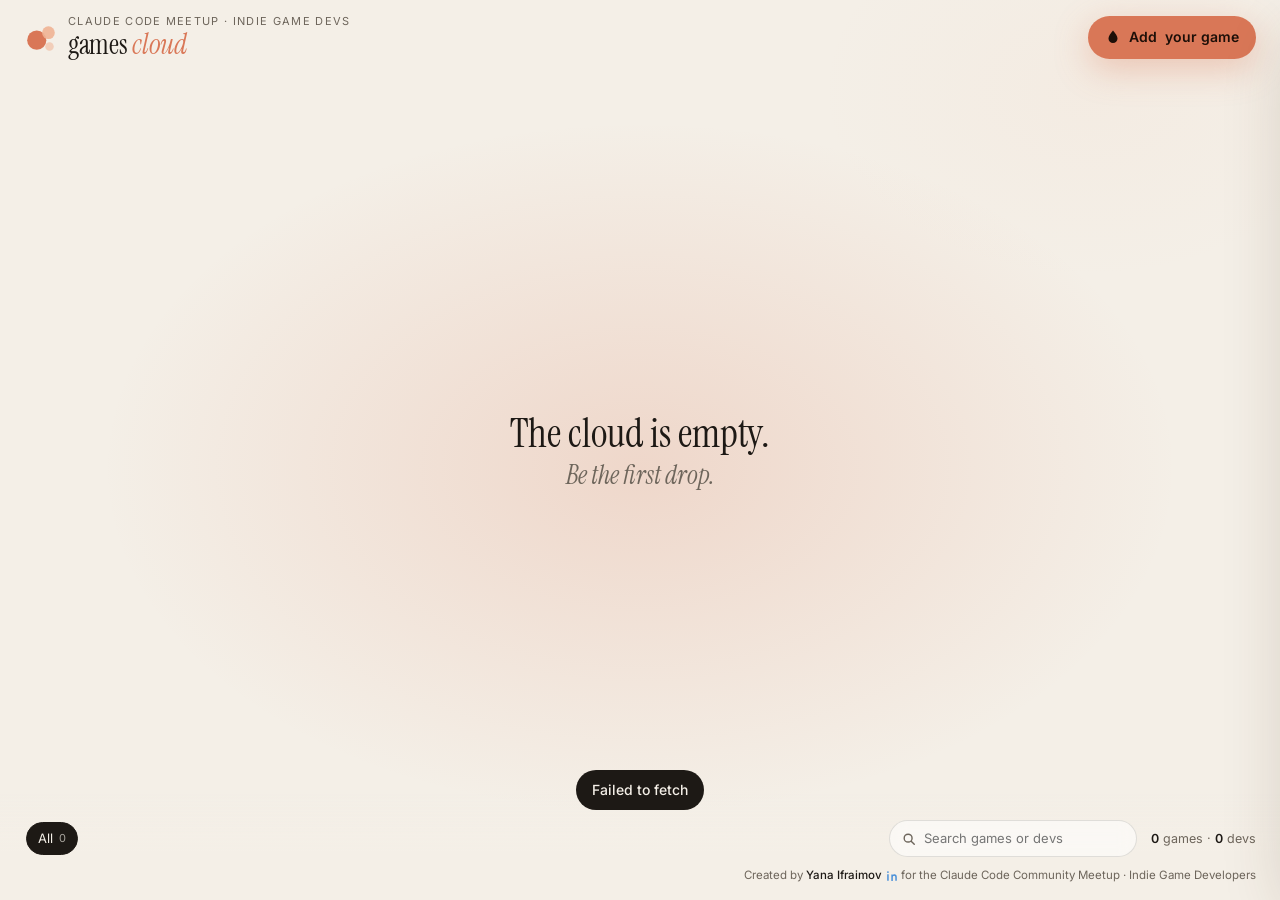
==== commit f6cd3d7e: "Edit and delete your own games; bigger Add button on phones - Private edit key per game (only its SH" ====
--- a/index.html
+++ b/index.html
@@ -12,7 +12,7 @@
   <link rel="preconnect" href="https://fonts.googleapis.com">
   <link rel="preconnect" href="https://fonts.gstatic.com" crossorigin>
   <link href="https://fonts.googleapis.com/css2?family=Instrument+Serif:ital@0;1&family=Inter:wght@400;500;600&display=swap" rel="stylesheet">
-  <link rel="stylesheet" href="styles.css?v=20261013-6">
+  <link rel="stylesheet" href="styles.css?v=20261013-9">
 </head>
 <body>
   <main id="stage" class="stage" aria-label="Project cloud"></main>
@@ -27,7 +27,7 @@
     </a>
     <button class="btn btn-primary" id="addBtn" type="button">
       <svg viewBox="0 0 16 16" aria-hidden="true"><path d="M8 1.5c2.6 3.2 4.5 5.8 4.5 8a4.5 4.5 0 0 1-9 0c0-2.2 1.9-4.8 4.5-8Z"/></svg>
-      Drop<span class="long"> your game</span>
+      Add<span class="long"> your game</span>
     </button>
   </header>
 
@@ -51,6 +51,10 @@
   </div>
 
   <footer class="bottom" id="bottom">
+    <button class="btn btn-primary fab" id="addFab" type="button">
+      <svg viewBox="0 0 16 16" aria-hidden="true" class="plus"><path d="M8 3v10M3 8h10"/></svg>
+      <span>Add your game<small>Drop it into the cloud</small></span>
+    </button>
     <nav class="chips" id="chips" aria-label="Filter games"></nav>
     <div class="tools">
       <label class="search">
@@ -107,12 +111,12 @@
 
         <label class="field">
           <span class="field-label">Game title <b>*</b></span>
-          <input name="title" required maxlength="60" placeholder="e.g. Pixel Dungeon">
+          <input name="title" dir="auto" required maxlength="60" placeholder="e.g. Pixel Dungeon">
         </label>
 
         <label class="field">
           <span class="field-label">Short description <b>*</b> <small id="wordCount">at least 2 words</small></span>
-          <input name="description" required maxlength="140" placeholder="The game in one line">
+          <input name="description" dir="auto" required maxlength="140" placeholder="The game in one line">
         </label>
 
         <label class="field">
@@ -147,8 +151,8 @@
             <input name="email" type="email" maxlength="120" autocomplete="email">
           </label>
           <label class="field">
-            <span class="field-label">LinkedIn <small>optional · for networking</small></span>
-            <input name="linkedin" maxlength="200" placeholder="linkedin.com/in/you">
+            <span class="field-label">LinkedIn or link <small>optional · LinkedIn, Linktree or portfolio, for networking</small></span>
+            <input name="linkedin" maxlength="200" inputmode="url" placeholder="linkedin.com/in/you">
           </label>
         </fieldset>
       </div>
@@ -162,9 +166,9 @@
   </dialog>
 
   <!-- Bump ?v= on every release so phones fetch fresh files instead of cached ones. -->
-  <script src="config.js?v=20261013-6"></script>
-  <script src="js/store.js?v=20261013-6"></script>
-  <script src="js/cloud.js?v=20261013-6"></script>
-  <script src="js/app.js?v=20261013-6"></script>
+  <script src="config.js?v=20261013-9"></script>
+  <script src="js/store.js?v=20261013-9"></script>
+  <script src="js/cloud.js?v=20261013-9"></script>
+  <script src="js/app.js?v=20261013-9"></script>
 </body>
 </html>
--- a/styles.css
+++ b/styles.css
@@ -139,6 +139,21 @@
 .credit a:hover { color: var(--accent); }
 .credit svg { width: 12px; height: 12px; color: #4a90d9; }
 
+/* ---------- owner tools ---------- */
+.owner {
+  display: flex; flex-direction: column; gap: 10px; margin: 22px 0 0; padding: 12px 14px;
+  border: 1px dashed color-mix(in srgb, var(--accent) 55%, transparent); border-radius: 16px;
+  background: color-mix(in srgb, var(--accent) 7%, transparent);
+}
+.owner > span { font-size: 12px; font-weight: 600; color: var(--accent); text-transform: uppercase; letter-spacing: 0.1em; }
+.owner > div { display: flex; flex-wrap: wrap; gap: 6px; }
+.owner svg { width: 14px; height: 14px; }
+.btn.danger { color: #e0684a; }
+.btn.danger:hover { border-color: #e0684a; }
+
+/* ---------- add button on phones ---------- */
+.fab { display: none; }
+
 /* ---------- first-visit welcome ---------- */
 .welcome {
   position: fixed; z-index: 35; top: calc(max(16px, env(safe-area-inset-top)) + 62px); right: 20px;
@@ -169,8 +184,18 @@
   100% { box-shadow: 0 0 0 16px rgba(217, 119, 87, 0); }
 }
 @media (max-width: 720px) {
-  .welcome { right: 16px; left: 16px; width: auto; top: calc(max(12px, env(safe-area-inset-top)) + 56px); }
-  .welcome-arrow { right: 44px; }
+  .top .btn-primary { display: none; }
+  .fab {
+    display: flex; order: -1; width: 100%; min-height: 58px; padding: 10px 20px; gap: 12px;
+    font-size: 17px; border-radius: 18px; box-shadow: 0 12px 34px rgba(217, 119, 87, 0.45);
+  }
+  .fab .plus { width: 22px; height: 22px; stroke-width: 2.4; fill: none; stroke: currentColor; }
+  .fab span { display: flex; flex-direction: column; align-items: flex-start; line-height: 1.15; }
+  .fab small { font-size: 12px; font-weight: 500; opacity: 0.75; }
+  .fab:active { transform: scale(0.97); }
+  .welcome { right: 16px; left: 16px; width: auto; top: auto; bottom: calc(var(--bottom-h, 180px) - 8px); }
+  .welcome-arrow { top: auto; bottom: -7px; right: auto; left: calc(50% - 7px); transform: rotate(225deg); }
+  @keyframes welcome-in { from { opacity: 0; transform: translateY(10px) scale(0.96); } }
   .welcome-actions .btn { padding: 12px 16px; }
 }
 @media (prefers-reduced-motion: reduce) { .btn.beckon::after { animation: none; } }
@@ -231,6 +256,9 @@
 @keyframes fresh {
   50% { box-shadow: 0 0 0 3px var(--accent), 0 0 46px 6px rgba(217, 119, 87, 0.55); }
 }
+.node.leaving, .proj.leaving { pointer-events: none; animation: pop-out 0.45s ease-in forwards; }
+@keyframes pop-out { to { transform: scale(0); opacity: 0; } }
+.node.leaving { animation: none; transition: opacity 0.45s; opacity: 0; }
 .node.jelly .kids, .node.jelly .ring { animation: jelly 1.1s var(--ease); }
 @keyframes jelly {
   0% { transform: scale(1); }
@@ -392,6 +420,7 @@
   .top .btn { padding: 9px 14px; }
   .bottom { flex-direction: column; flex-wrap: nowrap; align-items: stretch; gap: 10px; padding: 24px 16px max(12px, env(safe-area-inset-bottom)); }
   .tools { justify-content: space-between; }
+  .toast { bottom: auto; top: max(14px, env(safe-area-inset-top)); transform: translate(-50%, -20px); max-width: calc(100vw - 32px); text-align: center; }
   .credit { flex-basis: auto; text-align: center; font-size: 10.5px; }
   .search { min-width: 0; }
   .search input { min-width: 0; }
@@ -439,6 +468,9 @@
 }
 @media (prefers-reduced-motion: reduce) {
   .proj, .node .ring { transition-duration: 0.01s; }
-  .proj.enter, .proj.fresh, .node.jelly .kids, .node.jelly .ring { animation: none; }
+  .proj.enter, .proj.fresh, .node.leaving, .proj.leaving { pointer-events: none; animation: pop-out 0.45s ease-in forwards; }
+@keyframes pop-out { to { transform: scale(0); opacity: 0; } }
+.node.leaving { animation: none; transition: opacity 0.45s; opacity: 0; }
+.node.jelly .kids, .node.jelly .ring { animation: none; }
 }
 .err:empty { display: none; }
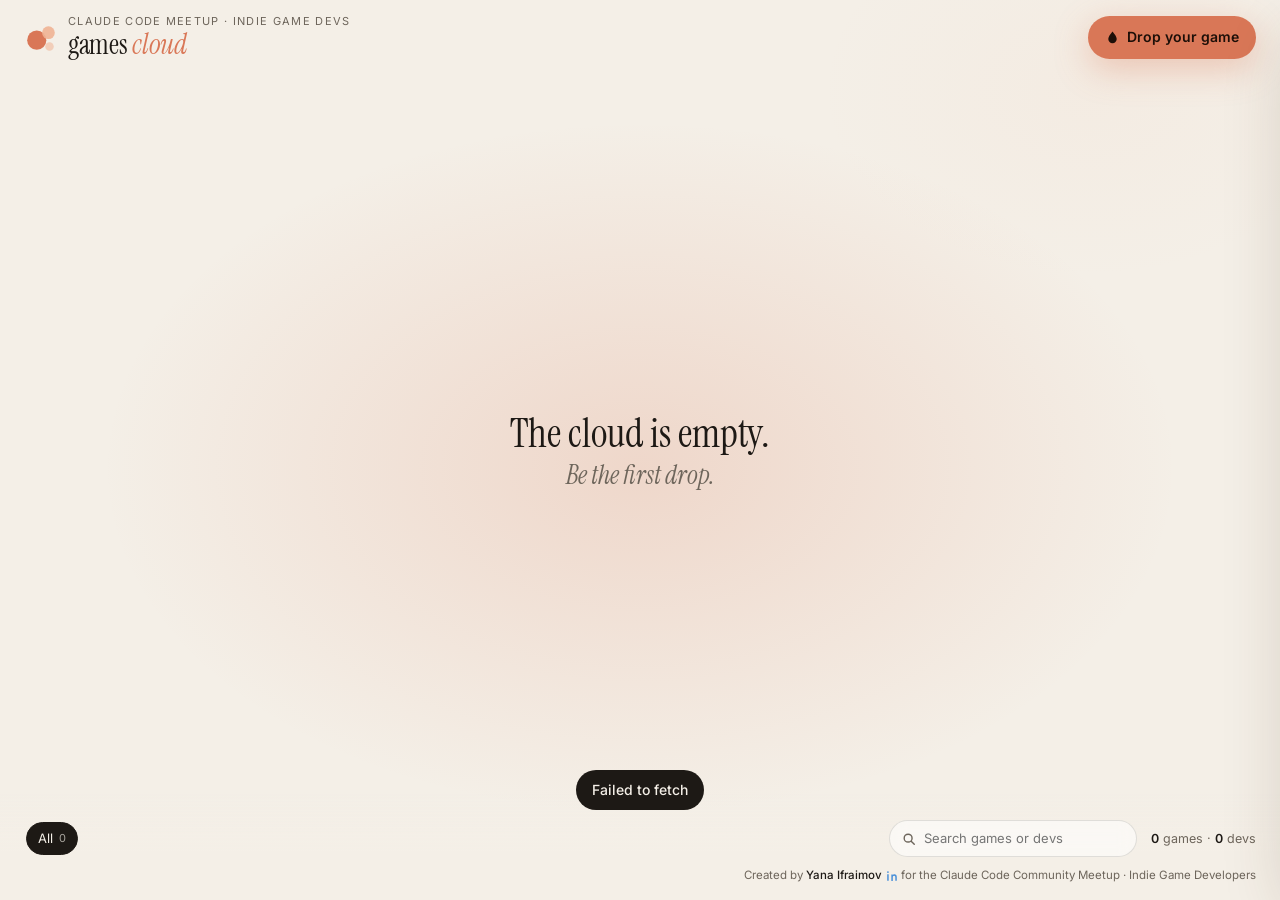
==== commit 0914d9e8: "Tidier mobile layout, compact Drop button, faster first load - Replace the big bottom "Add your game" ====
--- a/index.html
+++ b/index.html
@@ -11,8 +11,12 @@
   <link rel="icon" href="data:image/svg+xml,%3Csvg xmlns='http://www.w3.org/2000/svg' viewBox='0 0 32 32'%3E%3Ccircle cx='12' cy='18' r='9' fill='%23d97757'/%3E%3Ccircle cx='23' cy='11' r='6' fill='%23e8a07f'/%3E%3Ccircle cx='24' cy='24' r='4' fill='%23f3c9b3'/%3E%3C/svg%3E">
   <link rel="preconnect" href="https://fonts.googleapis.com">
   <link rel="preconnect" href="https://fonts.gstatic.com" crossorigin>
-  <link href="https://fonts.googleapis.com/css2?family=Instrument+Serif:ital@0;1&family=Inter:wght@400;500;600&display=swap" rel="stylesheet">
-  <link rel="stylesheet" href="styles.css?v=20261013-9">
+  <link rel="preconnect" href="https://ylkonkarqnlfaosjilcr.supabase.co" crossorigin>
+  <link rel="preconnect" href="https://img.itch.zone">
+  <!-- Fonts load without blocking the first paint; system fonts show until they arrive. -->
+  <link rel="stylesheet" href="https://fonts.googleapis.com/css2?family=Instrument+Serif:ital@0;1&family=Inter:wght@400;500;600&display=swap" media="print" onload="this.media='all'">
+  <noscript><link rel="stylesheet" href="https://fonts.googleapis.com/css2?family=Instrument+Serif:ital@0;1&family=Inter:wght@400;500;600&display=swap"></noscript>
+  <link rel="stylesheet" href="styles.css?v=20261013-10">
 </head>
 <body>
   <main id="stage" class="stage" aria-label="Project cloud"></main>
@@ -21,13 +25,13 @@
     <a class="brand" href="./" aria-label="Indie Games Cloud home">
       <svg viewBox="0 0 32 32" aria-hidden="true"><circle cx="12" cy="18" r="9"/><circle cx="23" cy="11" r="6"/><circle cx="24" cy="24" r="4"/></svg>
       <span>
-        <small>Claude Code Meetup · Indie Game Devs</small>
+        <small>Claude Code Meetup<span class="eyebrow-long"> · Indie Game Devs</span></small>
         <strong>games <em>cloud</em></strong>
       </span>
     </a>
-    <button class="btn btn-primary" id="addBtn" type="button">
-      <svg viewBox="0 0 16 16" aria-hidden="true"><path d="M8 1.5c2.6 3.2 4.5 5.8 4.5 8a4.5 4.5 0 0 1-9 0c0-2.2 1.9-4.8 4.5-8Z"/></svg>
-      Add<span class="long"> your game</span>
+    <button class="btn btn-primary drop-btn" id="addBtn" type="button" aria-label="Drop your game">
+      <svg viewBox="0 0 16 16" aria-hidden="true" class="drip"><path d="M8 1.5c2.6 3.2 4.5 5.8 4.5 8a4.5 4.5 0 0 1-9 0c0-2.2 1.9-4.8 4.5-8Z"/></svg>
+      <span>Drop<span class="long"> your game</span></span>
     </button>
   </header>
 
@@ -51,10 +55,6 @@
   </div>
 
   <footer class="bottom" id="bottom">
-    <button class="btn btn-primary fab" id="addFab" type="button">
-      <svg viewBox="0 0 16 16" aria-hidden="true" class="plus"><path d="M8 3v10M3 8h10"/></svg>
-      <span>Add your game<small>Drop it into the cloud</small></span>
-    </button>
     <nav class="chips" id="chips" aria-label="Filter games"></nav>
     <div class="tools">
       <label class="search">
@@ -166,9 +166,9 @@
   </dialog>
 
   <!-- Bump ?v= on every release so phones fetch fresh files instead of cached ones. -->
-  <script src="config.js?v=20261013-9"></script>
-  <script src="js/store.js?v=20261013-9"></script>
-  <script src="js/cloud.js?v=20261013-9"></script>
-  <script src="js/app.js?v=20261013-9"></script>
+  <script src="config.js?v=20261013-10"></script>
+  <script src="js/store.js?v=20261013-10"></script>
+  <script src="js/cloud.js?v=20261013-10"></script>
+  <script src="js/app.js?v=20261013-10"></script>
 </body>
 </html>
--- a/styles.css
+++ b/styles.css
@@ -64,7 +64,7 @@
 .brand svg circle:nth-child(1) { fill: var(--accent); }
 .brand svg circle:nth-child(2) { fill: var(--accent-2); opacity: 0.9; }
 .brand svg circle:nth-child(3) { fill: var(--accent-2); opacity: 0.55; }
-.brand span { display: flex; flex-direction: column; line-height: 1; min-width: 0; }
+.brand > span { display: flex; flex-direction: column; line-height: 1; min-width: 0; }
 .brand small { white-space: nowrap; overflow: hidden; text-overflow: ellipsis; font-size: 11px; letter-spacing: 0.12em; text-transform: uppercase; color: var(--muted); margin-bottom: 4px; }
 .brand strong { font: 400 28px/1 var(--serif); letter-spacing: -0.01em; }
 .brand em { color: var(--accent); }
@@ -151,8 +151,16 @@
 .btn.danger { color: #e0684a; }
 .btn.danger:hover { border-color: #e0684a; }
 
-/* ---------- add button on phones ---------- */
-.fab { display: none; }
+/* ---------- the drop button ---------- */
+/* A short pill with a droplet that gently drips now and then. */
+.drop-btn { gap: 7px; }
+.drop-btn .drip { width: 15px; height: 15px; transform-origin: 50% 90%; animation: drip 4.2s ease-in-out infinite; }
+@keyframes drip {
+  0%, 70%, 100% { transform: translateY(0) scale(1); }
+  78% { transform: translateY(-2px) scale(0.92, 1.1); }
+  86% { transform: translateY(1.5px) scale(1.12, 0.88); }
+  93% { transform: translateY(0) scale(0.97, 1.03); }
+}
 
 /* ---------- first-visit welcome ---------- */
 .welcome {
@@ -184,20 +192,11 @@
   100% { box-shadow: 0 0 0 16px rgba(217, 119, 87, 0); }
 }
 @media (max-width: 720px) {
-  .top .btn-primary { display: none; }
-  .fab {
-    display: flex; order: -1; width: 100%; min-height: 58px; padding: 10px 20px; gap: 12px;
-    font-size: 17px; border-radius: 18px; box-shadow: 0 12px 34px rgba(217, 119, 87, 0.45);
-  }
-  .fab .plus { width: 22px; height: 22px; stroke-width: 2.4; fill: none; stroke: currentColor; }
-  .fab span { display: flex; flex-direction: column; align-items: flex-start; line-height: 1.15; }
-  .fab small { font-size: 12px; font-weight: 500; opacity: 0.75; }
-  .fab:active { transform: scale(0.97); }
-  .welcome { right: 16px; left: 16px; width: auto; top: auto; bottom: calc(var(--bottom-h, 180px) - 8px); }
-  .welcome-arrow { top: auto; bottom: -7px; right: auto; left: calc(50% - 7px); transform: rotate(225deg); }
-  @keyframes welcome-in { from { opacity: 0; transform: translateY(10px) scale(0.96); } }
+  .welcome { right: 12px; left: 12px; width: auto; top: calc(max(12px, env(safe-area-inset-top)) + 54px); }
+  .welcome-arrow { right: 52px; }
   .welcome-actions .btn { padding: 12px 16px; }
 }
+@media (prefers-reduced-motion: reduce) { .drop-btn .drip { animation: none; } }
 @media (prefers-reduced-motion: reduce) { .btn.beckon::after { animation: none; } }
 
 .empty { position: fixed; inset: 0; display: grid; place-content: center; text-align: center; pointer-events: none; z-index: 1; }
@@ -417,8 +416,14 @@
   .top { padding: max(12px, env(safe-area-inset-top)) 16px 12px; }
   .brand strong { font-size: 23px; }
   .brand svg { width: 28px; height: 28px; }
-  .top .btn { padding: 9px 14px; }
-  .bottom { flex-direction: column; flex-wrap: nowrap; align-items: stretch; gap: 10px; padding: 24px 16px max(12px, env(safe-area-inset-bottom)); }
+  .top .btn { padding: 8px 14px 8px 12px; font-size: 13.5px; }
+  .brand .eyebrow-long { display: none; }
+  .bottom { flex-direction: column; flex-wrap: nowrap; align-items: stretch; gap: 8px; padding: 20px 16px max(10px, env(safe-area-inset-bottom)); }
+  .chip { padding: 5px 10px; font-size: 12.5px; }
+  .search input { padding: 7px 0; }
+  .label { margin-top: 6px; }
+  .label b { font-size: 11.5px; max-width: 120px; }
+  .label span { font-size: 10.5px; }
   .tools { justify-content: space-between; }
   .toast { bottom: auto; top: max(14px, env(safe-area-inset-top)); transform: translate(-50%, -20px); max-width: calc(100vw - 32px); text-align: center; }
   .credit { flex-basis: auto; text-align: center; font-size: 10.5px; }
@@ -459,9 +464,11 @@
   .modal-head h2 { font-size: 28px; }
   .modal-head p { font-size: 12.5px; }
 }
+@media (max-width: 340px) {
+  .top .btn .long { display: none; }
+}
 @media (max-width: 400px) {
   .top .btn { font-size: 13px; padding: 8px 12px; }
-  .top .btn .long { display: none; }
   .thumb-field { gap: 12px; }
   .seg span { padding: 5px 9px; font-size: 12px; }
   .brand small { font-size: 9px; letter-spacing: 0.08em; }
